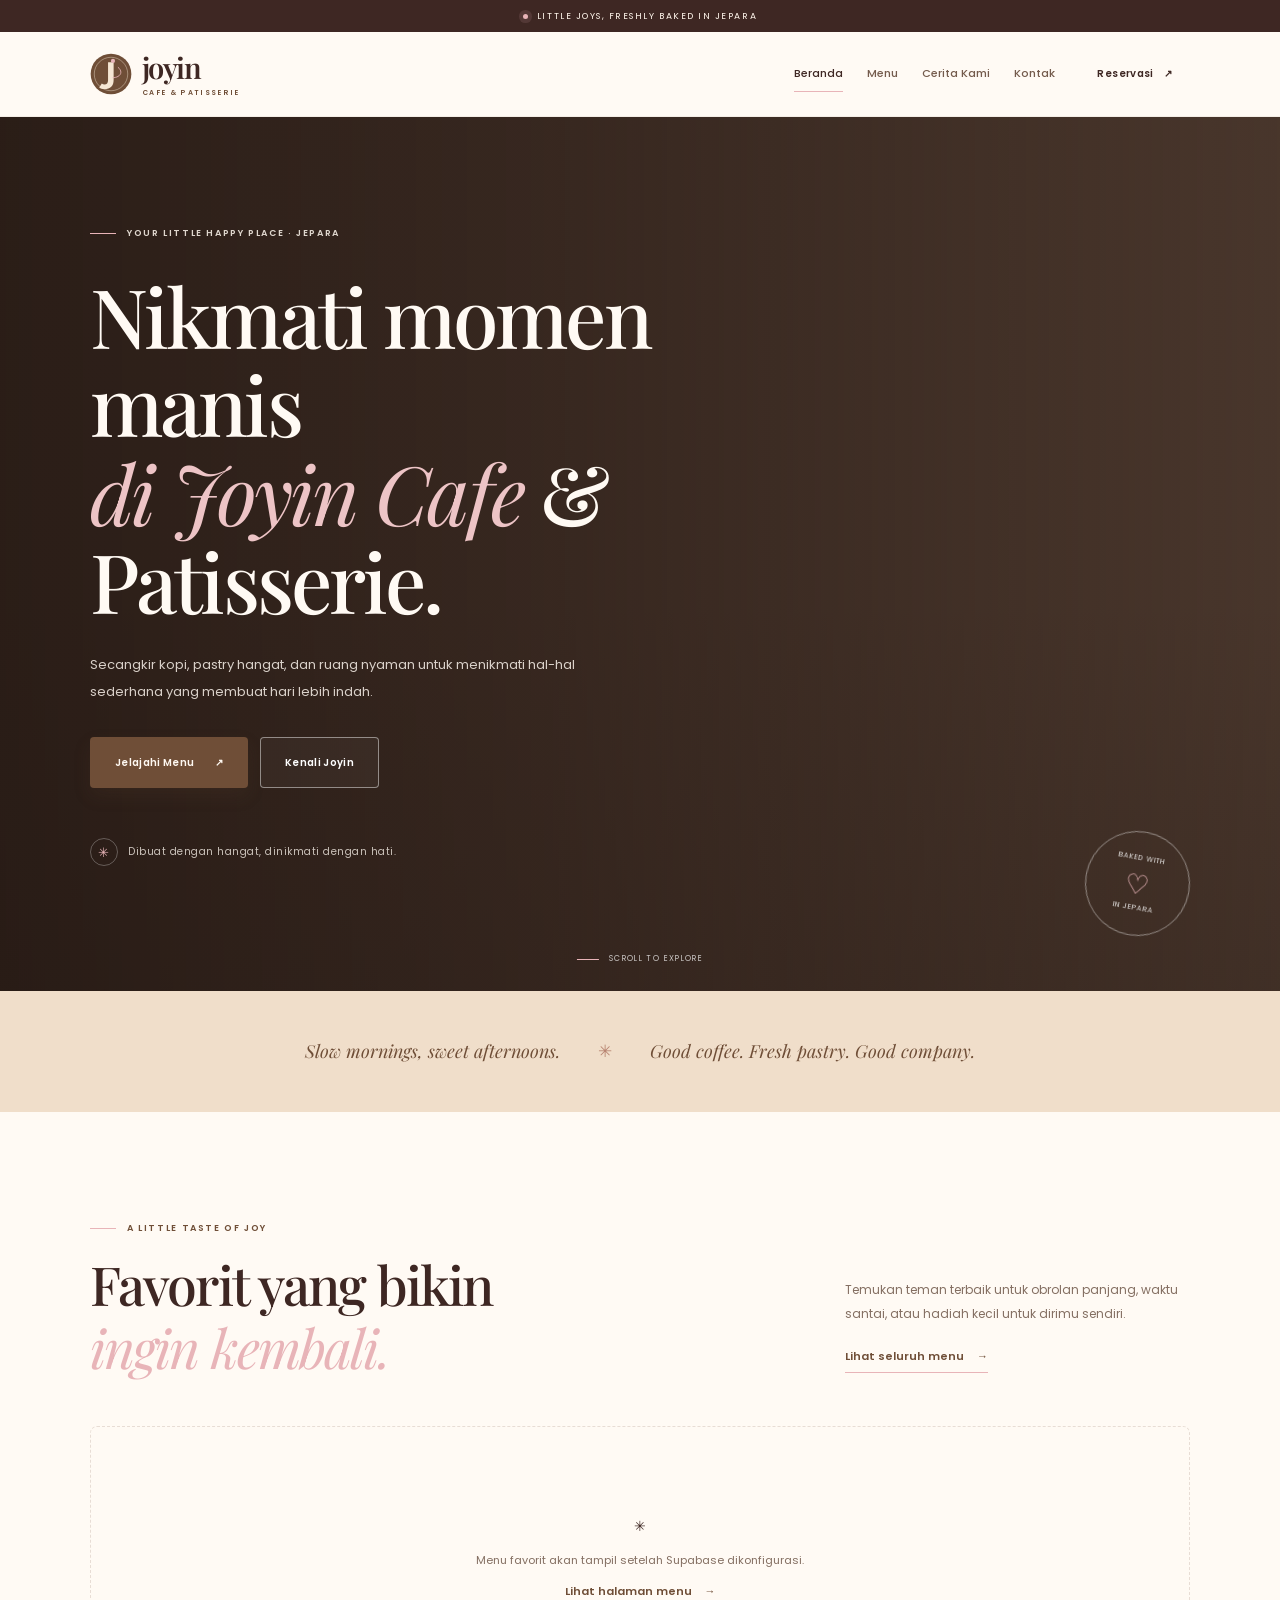
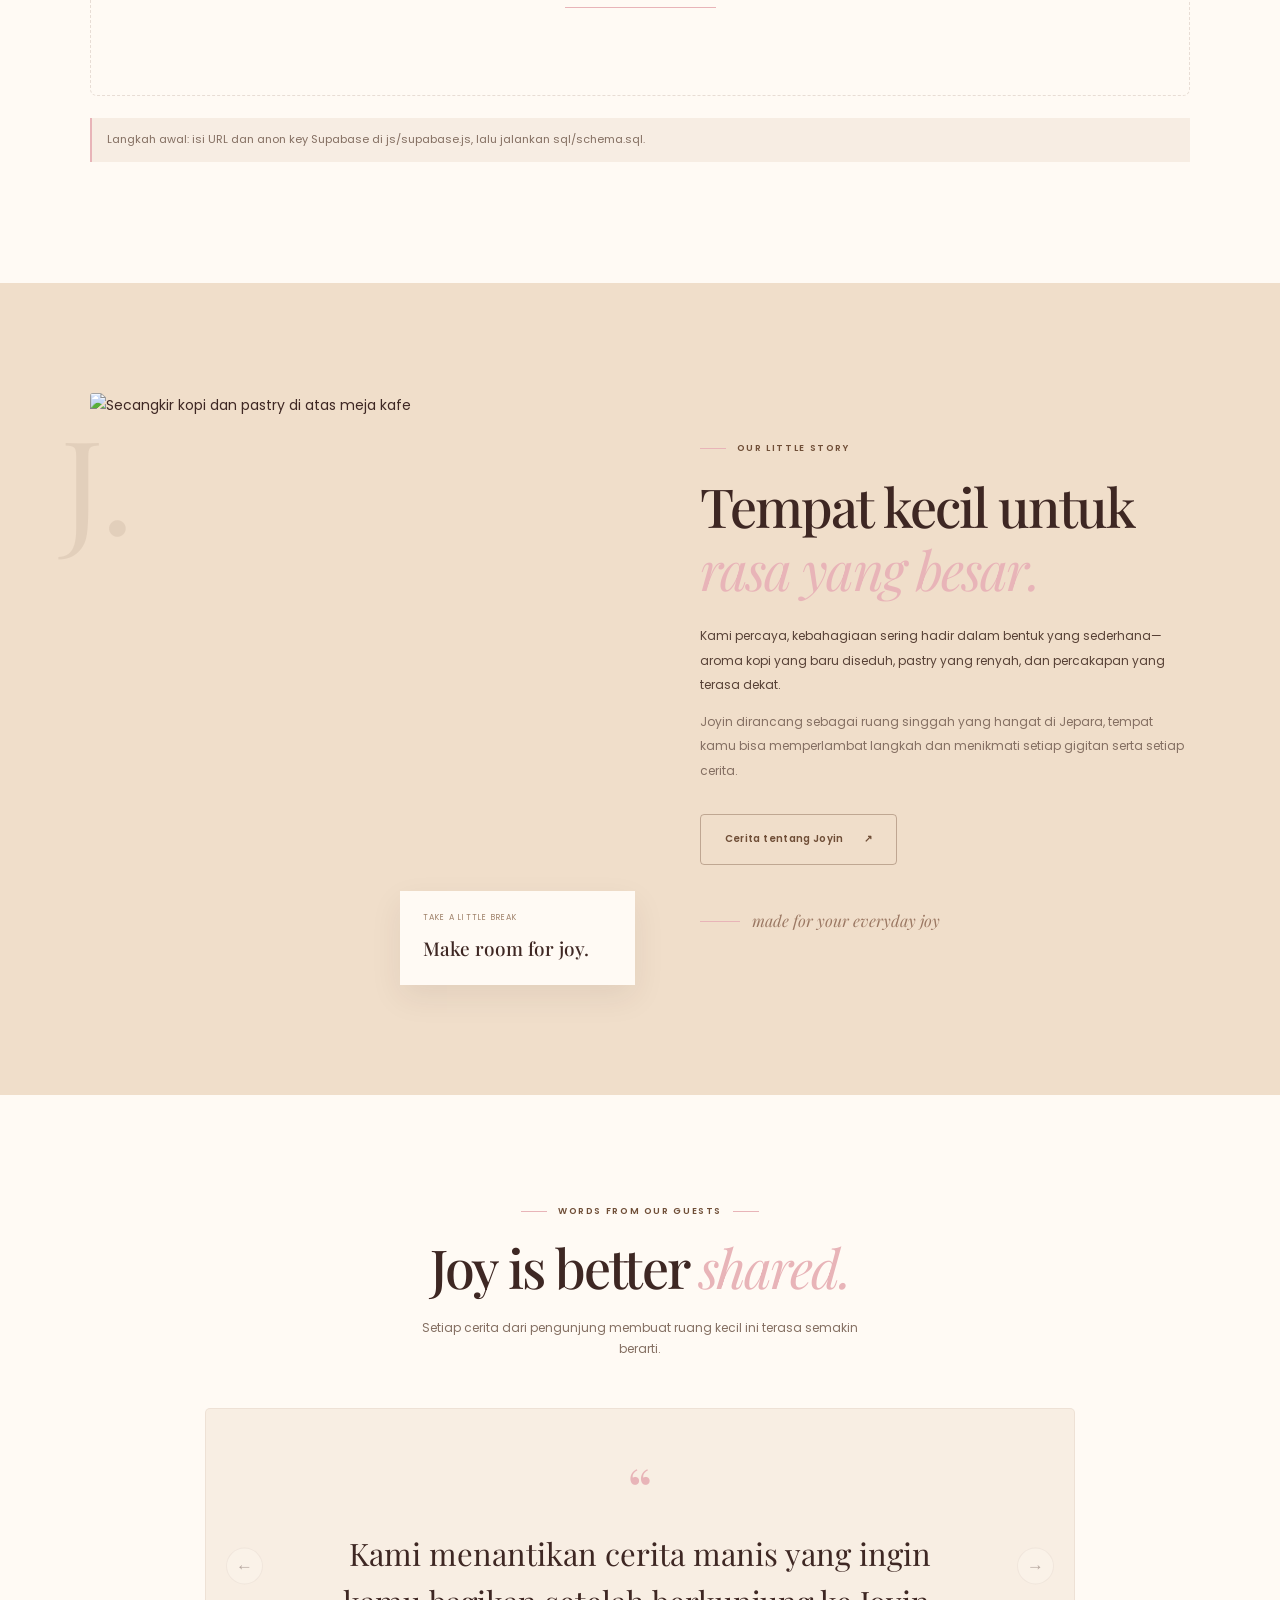
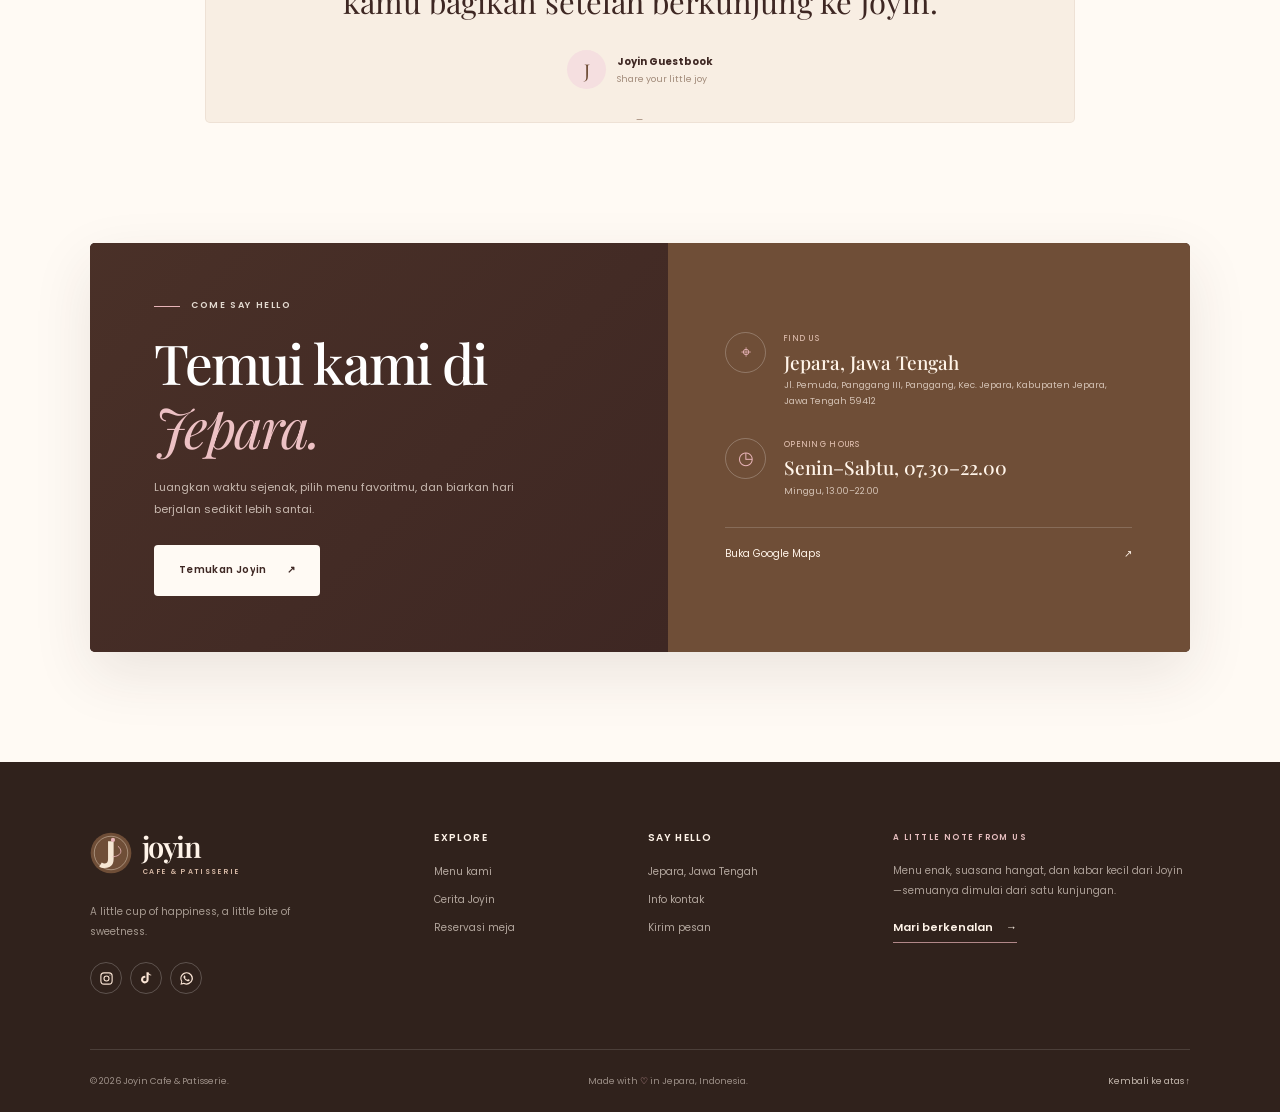
==== index.html @ 01f76875 "website cafe" ====
<!doctype html>
<html lang="id">
<head>
  <meta charset="utf-8">
  <meta name="viewport" content="width=device-width, initial-scale=1">
  <meta name="theme-color" content="#f5e6d3">
  <title>Joyin Cafe &amp; Patisserie | Momen Manis di Jepara</title>
  <meta name="description" content="Temukan momen hangat, kopi favorit, dan pastry yang menggugah selera di Joyin Cafe and Patisserie, Jepara, Jawa Tengah.">
  <meta name="author" content="Joyin Cafe and Patisserie">
  <meta property="og:type" content="website">
  <meta property="og:locale" content="id_ID">
  <meta property="og:title" content="Joyin Cafe &amp; Patisserie | Momen Manis di Jepara">
  <meta property="og:description" content="Ruang hangat untuk secangkir kopi, pastry favorit, dan cerita yang menyenangkan.">
  <meta property="og:image" content="https://images.unsplash.com/photo-1554118811-1e0d58224f24?auto=format&amp;fit=crop&amp;w=1200&amp;q=85">
  <meta name="twitter:card" content="summary_large_image">
  <link rel="icon" href="assets/logo/joyin-mark.svg" type="image/svg+xml">
  <link rel="preconnect" href="https://fonts.googleapis.com">
  <link rel="preconnect" href="https://fonts.gstatic.com" crossorigin>
  <link rel="preconnect" href="https://images.unsplash.com">
  <link href="https://fonts.googleapis.com/css2?family=Playfair+Display:wght@400;500;600;700&family=Poppins:wght@300;400;500;600;700&display=swap" rel="stylesheet">
  <link rel="stylesheet" href="css/style.css">
  <link rel="stylesheet" href="css/responsive.css">
</head>
<body>
  <a class="skip-link" href="#main-content">Lewati ke konten</a>
  <div class="announcement-bar"><span class="announcement-dot" aria-hidden="true"></span> Little joys, freshly baked in Jepara</div>
  <header class="site-header" id="top">
    <div class="container nav-container">
      <a class="brand" href="index.html" aria-label="Joyin Cafe and Patisserie - Beranda">
        <img src="assets/logo/joyin-mark.svg" width="44" height="44" alt="">
        <span class="brand-text"><strong>joyin</strong><small>CAFE &amp; PATISSERIE</small></span>
      </a>
      <button class="nav-toggle" type="button" aria-label="Buka menu navigasi" aria-expanded="false" aria-controls="primary-navigation"><span></span><span></span><span></span></button>
      <nav class="primary-nav" id="primary-navigation" aria-label="Navigasi utama">
        <a class="nav-link active" aria-current="page" href="index.html">Beranda</a>
        <a class="nav-link" href="menu.html">Menu</a>
        <a class="nav-link" href="about.html">Cerita Kami</a>
        <a class="nav-link" href="contact.html">Kontak</a>
        <a class="button button-small nav-cta" href="contact.html#reservasi">Reservasi <span aria-hidden="true">↗</span></a>
      </nav>
    </div>
  </header>

  <main id="main-content">
    <section class="hero-section">
      <div class="hero-backdrop" role="img" aria-label="Interior kafe yang hangat dengan meja kayu dan cahaya matahari"></div>
      <div class="hero-overlay"></div>
      <div class="container hero-content">
        <p class="eyebrow eyebrow-light"><span class="eyebrow-line"></span> YOUR LITTLE HAPPY PLACE · JEPARA</p>
        <h1>Nikmati momen manis<br><em>di Joyin Cafe</em> &amp; Patisserie.</h1>
        <p class="hero-description">Secangkir kopi, pastry hangat, dan ruang nyaman untuk menikmati hal-hal sederhana yang membuat hari lebih indah.</p>
        <div class="hero-actions"><a class="button button-primary" href="menu.html">Jelajahi Menu <span aria-hidden="true">↗</span></a><a class="button button-ghost" href="about.html">Kenali Joyin</a></div>
        <div class="hero-note"><span class="note-icon" aria-hidden="true">✳</span><span>Dibuat dengan hangat, dinikmati dengan hati.</span></div>
      </div>
      <a class="hero-scroll" href="#favorit" aria-label="Gulir ke menu favorit"><span></span> SCROLL TO EXPLORE</a>
      <div class="hero-stamp" aria-hidden="true"><span>BAKED WITH</span><strong>♡</strong><span>IN JEPARA</span></div>
    </section>

    <section class="intro-strip section-pad-sm" aria-label="Keunggulan Joyin">
      <div class="container intro-strip-inner"><p>Slow mornings, sweet afternoons.</p><span class="strip-star" aria-hidden="true">✳</span><p>Good coffee. Fresh pastry. Good company.</p></div>
    </section>

    <section class="section section-pad" id="favorit">
      <div class="container">
        <div class="section-heading section-heading-split reveal">
          <div><p class="eyebrow"><span class="eyebrow-line"></span> A LITTLE TASTE OF JOY</p><h2>Favorit yang bikin<br><em>ingin kembali.</em></h2></div>
          <div class="heading-side"><p>Temukan teman terbaik untuk obrolan panjang, waktu santai, atau hadiah kecil untuk dirimu sendiri.</p><a class="text-link" href="menu.html">Lihat seluruh menu <span aria-hidden="true">→</span></a></div>
        </div>
        <div class="product-grid featured-grid" id="featured-products" aria-live="polite" aria-busy="true">
          <div class="loading-card"><span class="loading-spinner" aria-hidden="true"></span><p>Menyiapkan menu favorit…</p></div>
        </div>
        <p class="data-note" id="featured-note" hidden></p>
      </div>
    </section>

    <section class="story-section section-pad">
      <div class="container story-grid">
        <div class="story-image-wrap reveal"><img class="story-image" src="https://images.unsplash.com/photo-1495474472287-4d71bcdd2085?auto=format&amp;fit=crop&amp;w=1000&amp;q=85" alt="Secangkir kopi dan pastry di atas meja kafe" loading="lazy"><div class="image-caption"><span>TAKE A LITTLE BREAK</span><strong>Make room for joy.</strong></div><span class="story-decoration" aria-hidden="true">J.</span></div>
        <div class="story-copy reveal"><p class="eyebrow"><span class="eyebrow-line"></span> OUR LITTLE STORY</p><h2>Tempat kecil untuk<br><em>rasa yang besar.</em></h2><p class="body-large">Kami percaya, kebahagiaan sering hadir dalam bentuk yang sederhana—aroma kopi yang baru diseduh, pastry yang renyah, dan percakapan yang terasa dekat.</p><p>Joyin dirancang sebagai ruang singgah yang hangat di Jepara, tempat kamu bisa memperlambat langkah dan menikmati setiap gigitan serta setiap cerita.</p><a class="button button-outline" href="about.html">Cerita tentang Joyin <span aria-hidden="true">↗</span></a><div class="signature"><span class="signature-line"></span><span>made for your everyday joy</span></div></div>
      </div>
    </section>

    <section class="section section-pad testimonial-section">
      <div class="container testimonial-container">
        <div class="section-heading centered reveal"><p class="eyebrow"><span class="eyebrow-line"></span> WORDS FROM OUR GUESTS <span class="eyebrow-line"></span></p><h2>Joy is better <em>shared.</em></h2><p>Setiap cerita dari pengunjung membuat ruang kecil ini terasa semakin berarti.</p></div>
        <div class="testimonial-shell reveal" id="testimonial-shell" aria-live="polite"><span class="quote-mark" aria-hidden="true">“</span><div id="testimonial-content"><p class="testimonial-quote">Kami menantikan cerita manis yang ingin kamu bagikan setelah berkunjung ke Joyin.</p><div class="testimonial-person"><span class="testimonial-avatar" aria-hidden="true">J</span><div><strong>Joyin Guestbook</strong><small>Share your little joy</small></div></div></div><div class="testimonial-controls"><button class="icon-button" type="button" id="testimonial-prev" aria-label="Testimoni sebelumnya" disabled>←</button><span class="testimonial-count" id="testimonial-count">—</span><button class="icon-button" type="button" id="testimonial-next" aria-label="Testimoni berikutnya" disabled>→</button></div></div>
      </div>
    </section>

    <section class="visit-section section-pad-sm">
      <div class="container visit-card reveal">
        <div class="visit-copy"><p class="eyebrow eyebrow-light"><span class="eyebrow-line"></span> COME SAY HELLO</p><h2>Temui kami di<br><em>Jepara.</em></h2><p>Luangkan waktu sejenak, pilih menu favoritmu, dan biarkan hari berjalan sedikit lebih santai.</p><a class="button button-light" href="contact.html">Temukan Joyin <span aria-hidden="true">↗</span></a></div>
        <div class="visit-details"><div class="visit-detail"><span class="detail-icon" aria-hidden="true">⌖</span><div><small>FIND US</small><strong id="site-address-short">Jepara, Jawa Tengah</strong><span id="site-address-note">Alamat lengkap dapat diperbarui di konfigurasi situs.</span></div></div><div class="visit-detail"><span class="detail-icon" aria-hidden="true">◷</span><div><small>OPENING HOURS</small><strong id="site-hours-short">Jam operasional</strong><span id="site-hours-note">Konfirmasi jam buka sebelum berkunjung.</span></div></div><a class="visit-map-link" id="site-map-link" href="https://www.google.com/maps/search/?api=1&amp;query=Joyin+Cafe+and+Patisserie+Jepara" target="_blank" rel="noopener noreferrer">Buka Google Maps <span aria-hidden="true">↗</span></a></div>
      </div>
    </section>
  </main>

  <footer class="site-footer"><div class="container footer-main"><div class="footer-brand-col"><a class="brand brand-footer" href="index.html"><img src="assets/logo/joyin-mark.svg" width="44" height="44" alt=""><span class="brand-text"><strong>joyin</strong><small>CAFE &amp; PATISSERIE</small></span></a><p>A little cup of happiness, a little bite of sweetness.</p><div class="social-links" id="social-links"><span class="social-placeholder">Tambahkan tautan sosial di konfigurasi situs.</span></div></div><div class="footer-column"><h3>Explore</h3><a href="menu.html">Menu kami</a><a href="about.html">Cerita Joyin</a><a href="contact.html#reservasi">Reservasi meja</a></div><div class="footer-column"><h3>Say hello</h3><span id="footer-location">Jepara, Jawa Tengah</span><a id="footer-phone" href="contact.html">Info kontak</a><a id="footer-email" href="contact.html">Kirim pesan</a></div><div class="footer-newsletter"><p class="eyebrow">A LITTLE NOTE FROM US</p><p>Menu enak, suasana hangat, dan kabar kecil dari Joyin—semuanya dimulai dari satu kunjungan.</p><a class="text-link text-link-light" href="contact.html">Mari berkenalan <span aria-hidden="true">→</span></a></div></div><div class="container footer-bottom"><span>© <span data-current-year></span> Joyin Cafe &amp; Patisserie.</span><span>Made with <span aria-label="love">♡</span> in Jepara, Indonesia.</span><a href="#top">Kembali ke atas ↑</a></div></footer>
  <div class="toast-region" id="toast-region" role="status" aria-live="polite" aria-atomic="true"></div>
  <script src="https://cdn.jsdelivr.net/npm/@supabase/supabase-js@2"></script>
  <script src="js/site-config.js"></script>
  <script src="js/supabase.js"></script>
  <script src="js/main.js"></script>
</body>
</html>
---- css/style.css ----
/* Joyin Cafe & Patisserie — gaya global */
:root{--cream:#f5e6d3;--cream-light:#fffaf4;--cream-deep:#ead4b9;--brown:#6f4e37;--brown-dark:#3e2723;--pink:#e8b4b8;--pink-soft:#f5dfe0;--sage:#9da58a;--white:#fff;--muted:#846f62;--border:rgba(111,78,55,.16);--shadow:0 22px 60px rgba(62,39,35,.10);--shadow-sm:0 12px 30px rgba(62,39,35,.08);--font-heading:'Playfair Display',Georgia,serif;--font-body:'Poppins',Arial,sans-serif;--container:1180px;--transition:260ms cubic-bezier(.2,.7,.2,1)}
*{box-sizing:border-box}html{scroll-behavior:smooth;scroll-padding-top:115px}body{margin:0;background:var(--cream-light);color:var(--brown-dark);font-family:var(--font-body);font-size:14px;line-height:1.8;-webkit-font-smoothing:antialiased}body.nav-open{overflow:hidden}img{display:block;max-width:100%}a{color:inherit;text-decoration:none}button,input,textarea,select{font:inherit}button,a,input,textarea,select{-webkit-tap-highlight-color:transparent}button{color:inherit}.container{width:min(var(--container),calc(100% - 48px));margin-inline:auto}.section{position:relative}.section-pad{padding-block:110px}.section-pad-sm{padding-block:44px}.sr-only{position:absolute!important;width:1px;height:1px;padding:0;margin:-1px;overflow:hidden;clip:rect(0,0,0,0);white-space:nowrap;border:0}.skip-link{position:fixed;top:10px;left:10px;z-index:1000;padding:10px 16px;background:var(--brown-dark);color:white;border-radius:8px;transform:translateY(-160%)}.skip-link:focus{transform:translateY(0)}
.announcement-bar{height:32px;display:flex;justify-content:center;align-items:center;gap:9px;background:var(--brown-dark);color:#fff6ec;font-size:9px;text-transform:uppercase;letter-spacing:.17em}.announcement-dot{width:5px;height:5px;border-radius:50%;background:var(--pink);box-shadow:0 0 0 4px rgba(232,180,184,.12)}
.site-header{position:sticky;top:0;z-index:100;background:rgba(255,250,244,.94);backdrop-filter:blur(16px);border-bottom:1px solid rgba(111,78,55,.08);transition:box-shadow var(--transition)}.site-header.is-scrolled{box-shadow:0 8px 25px rgba(62,39,35,.07)}.nav-container{min-height:84px;display:flex;align-items:center;justify-content:space-between;gap:30px}.brand{display:inline-flex;align-items:center;gap:10px;flex-shrink:0}.brand img{width:42px;height:42px}.brand-text{display:flex;flex-direction:column;line-height:1}.brand-text strong{font-family:var(--font-heading);font-size:29px;font-weight:600;letter-spacing:-.055em;color:var(--brown-dark)}.brand-text small{font-size:7px;letter-spacing:.19em;font-weight:600;margin-top:7px;color:var(--brown);white-space:nowrap}.primary-nav{display:flex;align-items:center;gap:30px}.nav-link{position:relative;font-size:11px;font-weight:500;color:#745b4c;transition:color var(--transition)}.nav-link:after{position:absolute;content:"";left:0;right:100%;bottom:-8px;height:1px;background:var(--pink);transition:right var(--transition)}.nav-link:hover,.nav-link.active{color:var(--brown-dark)}.nav-link:hover:after,.nav-link.active:after{right:0}.nav-toggle{display:none;width:44px;height:44px;border:1px solid var(--border);border-radius:50%;background:transparent;align-items:center;justify-content:center;flex-direction:column;gap:5px;cursor:pointer}.nav-toggle span{display:block;width:17px;height:1.5px;background:var(--brown-dark);transition:transform var(--transition),opacity var(--transition)}.nav-toggle[aria-expanded=true] span:first-child{transform:translateY(6.5px) rotate(45deg)}.nav-toggle[aria-expanded=true] span:nth-child(2){opacity:0}.nav-toggle[aria-expanded=true] span:last-child{transform:translateY(-6.5px) rotate(-45deg)}
.button{min-height:51px;display:inline-flex;align-items:center;justify-content:center;gap:20px;padding:0 24px;border:1px solid transparent;border-radius:4px;font-size:10px;font-weight:600;letter-spacing:.035em;cursor:pointer;transition:transform var(--transition),background var(--transition),border-color var(--transition),box-shadow var(--transition);text-align:center}.button:hover{transform:translateY(-2px)}.button:focus-visible,.icon-button:focus-visible,.nav-toggle:focus-visible,.filter-chip:focus-visible,.text-link:focus-visible,.nav-link:focus-visible{outline:3px solid rgba(232,180,184,.8);outline-offset:4px}.button-small{min-height:40px;padding:0 17px;gap:10px;font-size:10px}.button-primary{background:var(--brown);color:#fff9f2;box-shadow:0 8px 18px rgba(111,78,55,.13)}.button-primary:hover{background:#513827;box-shadow:0 12px 23px rgba(111,78,55,.2)}.button-outline{background:transparent;color:var(--brown);border-color:rgba(111,78,55,.38)}.button-outline:hover{background:var(--brown);color:white}.button-ghost{border-color:rgba(255,255,255,.46);color:white;background:rgba(255,255,255,.04)}.button-ghost:hover{background:rgba(255,255,255,.14)}.button-light{background:var(--cream-light);color:var(--brown-dark)}.button-light:hover{background:white}.button-full{width:100%;justify-content:space-between}.button[disabled]{opacity:.6;cursor:not-allowed;transform:none}
.eyebrow{display:flex;align-items:center;gap:11px;font-size:9px;letter-spacing:.18em;font-weight:600;text-transform:uppercase;color:var(--brown);line-height:1.5}.eyebrow-line{display:inline-block;width:26px;height:1px;background:var(--pink);flex:0 0 26px}.eyebrow-light{color:rgba(255,248,239,.85)}.eyebrow-light .eyebrow-line{background:var(--pink)}h1,h2,h3,p{margin-top:0}h1,h2,h3{font-family:var(--font-heading);font-weight:500;line-height:1.16;letter-spacing:-.035em}h1 em,h2 em,h3 em,.hero-content em,.page-hero em{font-weight:400;color:var(--pink);font-family:var(--font-heading)}h2{font-size:clamp(36px,4.2vw,58px);margin-bottom:21px}p{color:var(--muted)}.body-large{font-size:16px;line-height:1.95;color:#574136}.text-link{display:inline-flex;align-items:center;gap:13px;font-size:11px;font-weight:600;color:var(--brown);padding-bottom:5px;border-bottom:1px solid var(--pink);transition:gap var(--transition),color var(--transition)}.text-link:hover{gap:19px;color:var(--brown-dark)}.text-link-light{color:#fff4e9;border-color:rgba(232,180,184,.7)}
.hero-section{min-height:min(760px,calc(100svh - 116px));position:relative;display:flex;align-items:center;overflow:hidden;background:#4c392e;color:white}.hero-backdrop,.hero-overlay{position:absolute;inset:0}.hero-backdrop{background-image:url('https://images.unsplash.com/photo-1554118811-1e0d58224f24?auto=format&fit=crop&w=2200&q=90');background-size:cover;background-position:center 52%;transform:scale(1.015);animation:hero-zoom 16s ease-in-out infinite alternate}.hero-overlay{background:linear-gradient(90deg,rgba(35,23,18,.82) 0%,rgba(44,30,24,.65) 43%,rgba(50,34,27,.15) 100%),linear-gradient(0deg,rgba(32,22,17,.22),transparent 45%)}.hero-content{position:relative;z-index:1;padding-block:110px 125px;animation:rise-in .9s both}.hero-content .eyebrow{margin-bottom:30px}.hero-content h1{max-width:760px;font-size:clamp(48px,7vw,89px);line-height:1.08;margin-bottom:26px;color:#fffaf4;font-weight:500}.hero-content h1 em{color:#edc4c6}.hero-description{max-width:520px;color:rgba(255,248,240,.82);font-size:13px;line-height:2.1;margin-bottom:32px}.hero-actions{display:flex;gap:12px;flex-wrap:wrap}.hero-note{display:flex;align-items:center;gap:10px;margin-top:50px;color:rgba(255,248,240,.75);font-size:10px;letter-spacing:.05em}.note-icon{display:grid;place-items:center;width:28px;height:28px;border:1px solid rgba(255,255,255,.28);border-radius:50%;color:var(--pink);font-size:13px}.hero-scroll{position:absolute;z-index:2;bottom:25px;left:50%;display:flex;align-items:center;gap:10px;transform:translateX(-50%);font-size:8px;letter-spacing:.17em;color:rgba(255,255,255,.72)}.hero-scroll span{display:block;width:22px;height:1px;background:var(--pink)}.hero-stamp{position:absolute;z-index:2;right:max(4.5%,calc((100vw - var(--container))/2));bottom:55px;width:105px;height:105px;border:1px solid rgba(255,255,255,.45);border-radius:50%;display:flex;align-items:center;justify-content:center;flex-direction:column;gap:1px;transform:rotate(10deg);color:rgba(255,255,255,.85);font-size:7px;letter-spacing:.15em}.hero-stamp strong{font-family:var(--font-heading);font-size:27px;color:var(--pink);font-weight:400;line-height:1.3}@keyframes hero-zoom{from{transform:scale(1.015)}to{transform:scale(1.07)}}@keyframes rise-in{from{opacity:0;transform:translateY(18px)}to{opacity:1;transform:translateY(0)}}
.intro-strip{background:#f0deca}.intro-strip-inner{display:flex;align-items:center;justify-content:center;gap:38px}.intro-strip p{font-family:var(--font-heading);font-style:italic;color:var(--brown);font-size:18px;margin:0}.strip-star{color:#b78370;font-size:17px}
.section-heading{margin-bottom:48px}.section-heading-split{display:flex;align-items:flex-end;justify-content:space-between;gap:50px}.section-heading .eyebrow{margin-bottom:18px}.section-heading h2{margin-bottom:0}.heading-side{max-width:345px;padding-bottom:5px}.heading-side p,.heading-side-text{font-size:12px;line-height:2;margin-bottom:17px}.heading-side-text{max-width:320px}.product-grid{display:grid;grid-template-columns:repeat(3,minmax(0,1fr));gap:26px}.product-card{min-width:0;background:#fffdf9;border:1px solid rgba(111,78,55,.08);border-radius:6px;overflow:hidden;transition:transform var(--transition),box-shadow var(--transition);position:relative}.product-card:hover{transform:translateY(-5px);box-shadow:var(--shadow-sm)}.product-image-wrap{aspect-ratio:1.12/1;position:relative;overflow:hidden;background:var(--cream)}.product-image{width:100%;height:100%;object-fit:cover;transition:transform .7s cubic-bezier(.2,.7,.2,1)}.product-card:hover .product-image{transform:scale(1.055)}.product-badge{position:absolute;top:14px;left:14px;padding:5px 9px;background:rgba(255,250,244,.92);color:var(--brown);font-size:8px;letter-spacing:.12em;text-transform:uppercase;border-radius:2px}.product-content{padding:21px 21px 20px}.product-meta{display:flex;align-items:center;justify-content:space-between;gap:12px;margin-bottom:10px}.product-category{font-size:8px;text-transform:uppercase;letter-spacing:.15em;color:#a0826b;font-weight:600}.product-price{font-size:12px;font-weight:600;color:var(--brown);white-space:nowrap}.product-title{font-size:23px;margin:0 0 8px;color:var(--brown-dark)}.product-description{font-size:10px;line-height:1.9;margin:0;min-height:38px;color:#8b786b}.product-foot{display:flex;align-items:center;justify-content:space-between;border-top:1px solid rgba(111,78,55,.1);margin-top:16px;padding-top:12px}.product-foot span{font-size:9px;color:#9b8473}.product-foot a{font-size:10px;font-weight:600;color:var(--brown)}.product-foot a:hover{color:#bd858b}.loading-card{min-height:270px;grid-column:1/-1;display:flex;align-items:center;justify-content:center;flex-direction:column;gap:12px;border:1px dashed var(--border);border-radius:7px}.loading-card p{font-size:11px;margin:0}.loading-spinner{width:27px;height:27px;border:2px solid var(--cream-deep);border-top-color:var(--brown);border-radius:50%;animation:spin .8s linear infinite}@keyframes spin{to{transform:rotate(360deg)}}.data-note{font-size:11px;margin-top:22px;padding:12px 15px;background:#f7ede3;border-left:2px solid var(--pink)}.data-note[hidden]{display:none}
.story-section{background:#f0deca;overflow:hidden}.story-grid{display:grid;grid-template-columns:1fr .9fr;gap:clamp(55px,8vw,120px);align-items:center}.story-image-wrap{position:relative;padding:0 42px 42px 0}.story-image{width:100%;height:550px;object-fit:cover;object-position:center;border-radius:3px}.image-caption{position:absolute;right:0;bottom:0;width:235px;padding:20px 23px;background:var(--cream-light);box-shadow:var(--shadow-sm)}.image-caption span,.image-caption strong{display:block}.image-caption span{font-size:8px;letter-spacing:.15em;color:#a0826b;margin-bottom:5px}.image-caption strong{font-family:var(--font-heading);font-size:19px;font-weight:500}.story-decoration{position:absolute;top:23px;left:-29px;color:rgba(111,78,55,.1);font-family:var(--font-heading);font-size:130px;line-height:1;z-index:0}.story-copy{padding-block:25px}.story-copy .eyebrow{margin-bottom:20px}.story-copy h2{margin-bottom:24px}.story-copy>p:not(.eyebrow){font-size:12px;line-height:2.05}.story-copy .body-large{font-size:15px;line-height:1.95}.story-copy .button{margin-top:18px}.signature{display:flex;align-items:center;gap:12px;margin-top:42px;font-family:var(--font-heading);font-style:italic;font-size:16px;color:#9b7863}.signature-line{display:block;width:40px;height:1px;background:var(--pink)}
.testimonial-section{background:#fffaf4}.centered{text-align:center}.centered>.eyebrow{justify-content:center}.centered>p:last-child{max-width:475px;margin:18px auto 0;font-size:12px}.testimonial-container{max-width:870px}.testimonial-shell{position:relative;padding:55px 80px 33px;background:#f8eee3;border:1px solid rgba(111,78,55,.08);text-align:center;border-radius:5px;min-height:275px}.quote-mark{display:block;font-family:var(--font-heading);font-size:62px;line-height:.8;color:var(--pink)}.testimonial-quote{font-family:var(--font-heading);font-size:clamp(21px,3vw,31px);line-height:1.55;color:var(--brown-dark);margin:16px auto 25px;max-width:620px}.testimonial-person{display:flex;justify-content:center;align-items:center;gap:11px;text-align:left}.testimonial-avatar{display:grid;place-items:center;width:39px;height:39px;border-radius:50%;background:var(--pink-soft);color:var(--brown);font-family:var(--font-heading);font-size:19px}.testimonial-person strong,.testimonial-person small{display:block}.testimonial-person strong{font-size:10px}.testimonial-person small{font-size:9px;color:#a18a79}.testimonial-controls{position:absolute;left:20px;right:20px;top:50%;display:flex;justify-content:space-between;align-items:center;transform:translateY(-50%);pointer-events:none}.icon-button{pointer-events:auto;width:37px;height:37px;border-radius:50%;border:1px solid rgba(111,78,55,.2);background:#fffaf4;display:grid;place-items:center;cursor:pointer;font-size:17px;transition:background var(--transition),color var(--transition)}.icon-button:hover:not(:disabled){background:var(--brown);color:white}.icon-button:disabled{opacity:.35;cursor:not-allowed}.testimonial-count{position:absolute;left:50%;top:166px;transform:translateX(-50%);font-size:8px;letter-spacing:.1em;color:#9c8271}
.visit-section{background:#fffaf4;padding-top:10px;padding-bottom:110px}.visit-card{display:grid;grid-template-columns:1.05fr .95fr;min-height:395px;background:var(--brown-dark);color:white;overflow:hidden;border-radius:5px;box-shadow:var(--shadow)}.visit-copy{padding:56px clamp(30px,5vw,68px);background:linear-gradient(135deg,rgba(111,78,55,.24),transparent),var(--brown-dark)}.visit-copy .eyebrow{margin-bottom:18px}.visit-copy h2{font-size:clamp(39px,4.3vw,57px);margin-bottom:17px}.visit-copy h2 em{color:#edc1c4}.visit-copy>p:not(.eyebrow){max-width:380px;color:rgba(255,244,233,.7);font-size:11px;line-height:2}.visit-copy .button{margin-top:14px}.visit-details{padding:50px clamp(25px,4.5vw,60px);background:#6f4e37;display:flex;flex-direction:column;justify-content:center;gap:28px}.visit-detail{display:flex;gap:18px;align-items:flex-start}.detail-icon{width:41px;height:41px;display:grid;place-items:center;flex:0 0 41px;border-radius:50%;border:1px solid rgba(255,255,255,.24);color:var(--pink);font-size:18px}.visit-detail div{display:flex;flex-direction:column;gap:3px}.visit-detail small{font-size:8px;letter-spacing:.16em;color:#e8c7b9}.visit-detail strong{font-family:var(--font-heading);font-size:19px;font-weight:500;color:#fff4e9;line-height:1.3}.visit-detail span:last-child{font-size:9px;color:rgba(255,244,233,.7)}.visit-map-link{display:flex;align-items:center;justify-content:space-between;padding-top:17px;border-top:1px solid rgba(255,255,255,.17);font-size:10px;color:#fff4e9;transition:gap var(--transition)}.visit-map-link:hover{letter-spacing:.02em}
.site-footer{padding-top:70px;background:#30221c;color:#fff4e9}.footer-main{display:grid;grid-template-columns:1.25fr .72fr .85fr 1.2fr;gap:50px;padding-bottom:55px}.brand-footer .brand-text strong{color:#fff4e9}.brand-footer .brand-text small{color:#d4b7a4}.footer-brand-col>p{max-width:230px;margin:20px 0;color:rgba(255,244,233,.57);font-size:10px;line-height:2}.social-links{display:flex;gap:8px}.social-links a{width:32px;height:32px;border:1px solid rgba(255,255,255,.22);border-radius:50%;display:grid;place-items:center;color:#fae4d4;transition:background var(--transition),color var(--transition)}.social-links a svg{display:block;width:15px;height:15px}.social-links a:hover{background:var(--pink);color:var(--brown-dark)}.social-placeholder{font-size:9px;color:rgba(255,244,233,.52);line-height:1.8}.footer-column h3{font-family:var(--font-body);font-size:10px;letter-spacing:.12em;text-transform:uppercase;font-weight:600;margin-bottom:20px;color:#fff4e9}.footer-column a,.footer-column span{display:block;font-size:10px;color:rgba(255,244,233,.63);margin-bottom:11px;line-height:1.7;overflow-wrap:anywhere}.footer-column a:hover{color:var(--pink)}.footer-newsletter .eyebrow{color:#e7bfc0;font-size:8px;margin-bottom:17px}.footer-newsletter>p:not(.eyebrow){color:rgba(255,244,233,.6);font-size:10px;line-height:2}.footer-newsletter .text-link{margin-top:7px}.footer-bottom{min-height:63px;display:flex;align-items:center;justify-content:space-between;gap:20px;border-top:1px solid rgba(255,255,255,.13);font-size:9px;color:rgba(255,244,233,.52)}.footer-bottom a{color:rgba(255,244,233,.72)}.footer-bottom a:hover{color:var(--pink)}.footer-bottom span[aria-label]{color:var(--pink)}
/* Page hero dipakai halaman menu, about, dan contact */
.page-hero{position:relative;min-height:440px;display:flex;align-items:center;overflow:hidden;background:#4c392e;color:white}.page-hero-image,.page-hero-shade{position:absolute;inset:0}.page-hero-image{background-image:url('https://images.unsplash.com/photo-1495474472287-4d71bcdd2085?auto=format&fit=crop&w=1800&q=85');background-size:cover;background-position:center 52%}.page-hero-shade{background:linear-gradient(90deg,rgba(37,23,18,.78),rgba(49,32,24,.38)),linear-gradient(0deg,rgba(31,21,16,.23),transparent 65%)}.page-hero-content{position:relative;z-index:1;padding-block:65px}.page-hero-content .eyebrow{margin-bottom:23px}.page-hero h1{font-size:clamp(48px,6.7vw,79px);line-height:1.08;color:#fff8f0;margin:0 0 18px}.page-hero h1 em{color:#edc4c6}.page-hero-content>p:not(.eyebrow){max-width:475px;color:rgba(255,248,240,.78);font-size:12px;line-height:2;margin-bottom:24px}.breadcrumb{display:flex;align-items:center;gap:10px;font-size:9px;color:rgba(255,248,240,.7)}.breadcrumb a{color:#fff4e8}.breadcrumb span[aria-hidden]{color:var(--pink)}
/* About page */
.about-story-grid{display:grid;grid-template-columns:.94fr 1fr;gap:clamp(55px,8vw,115px);align-items:center}.about-story-copy .eyebrow{margin-bottom:20px}.about-story-copy h2{margin-bottom:25px}.about-story-copy>p:not(.eyebrow){font-size:12px;line-height:2.05}.about-story-copy .body-large{font-size:15px}.about-story-copy .text-link{margin-top:15px}.about-story-visual{position:relative;padding:15px 0 28px 28px}.about-story-visual:before{position:absolute;content:"";z-index:0;inset:0 27px 0 0;border:1px solid var(--pink);transform:translate(-13px,12px)}.about-story-visual img{position:relative;z-index:1;width:100%;height:490px;object-fit:cover}.about-photo-note{position:absolute;z-index:2;left:0;bottom:0;display:flex;align-items:center;gap:13px;padding:16px 22px;background:var(--cream-light);box-shadow:var(--shadow-sm)}.about-photo-note>span{color:#cb8f95;font-size:24px}.about-photo-note strong,.about-photo-note small{display:block}.about-photo-note strong{font-family:var(--font-heading);font-size:16px;font-weight:500}.about-photo-note small{font-size:9px;color:#a18a79}.values-section{background:#f0deca}.values-section .section-heading{margin-bottom:45px}.values-grid{display:grid;grid-template-columns:repeat(3,1fr);gap:20px}.value-card{position:relative;min-height:260px;padding:32px 30px;background:rgba(255,250,244,.72);border:1px solid rgba(111,78,55,.06);transition:transform var(--transition),box-shadow var(--transition)}.value-card:hover{transform:translateY(-5px);box-shadow:var(--shadow-sm)}.value-number{position:absolute;top:28px;right:28px;font-size:9px;letter-spacing:.14em;color:#b39a86}.value-icon{display:grid;place-items:center;width:43px;height:43px;border-radius:50%;background:var(--pink-soft);color:var(--brown);font-size:21px;margin-bottom:25px}.value-card h3{font-size:23px;margin-bottom:12px}.value-card p{font-size:10px;line-height:2;margin-bottom:0}.vision-section{background:var(--brown-dark);color:#fff4e9}.vision-grid{display:grid;grid-template-columns:.95fr 1fr;gap:clamp(50px,8vw,115px)}.vision-intro .eyebrow{color:rgba(255,244,233,.72);margin-bottom:23px}.vision-intro h2{font-size:clamp(43px,5vw,65px);line-height:1.22}.vision-intro h2 em{color:#edc4c6}.vision-intro p:not(.eyebrow){max-width:400px;color:rgba(255,244,233,.62);font-size:11px;line-height:2}.vision-content{padding-top:20px}.vision-item{padding:0 0 28px 25px;border-left:1px solid rgba(232,180,184,.55);margin-bottom:30px}.vision-item:last-child{margin-bottom:0}.vision-label{display:block;font-size:8px;letter-spacing:.19em;color:#edc4c6;margin-bottom:14px}.vision-item h3{font-size:24px;margin-bottom:13px;color:#fff5eb}.vision-item p{font-size:11px;line-height:2;color:rgba(255,244,233,.63);margin-bottom:0}.gallery-section{background:#fffaf4}.gallery-grid{display:grid;grid-template-columns:1.15fr 1fr 1fr;grid-template-rows:215px 215px;gap:16px}.gallery-item{position:relative;overflow:hidden;margin:0;background:var(--cream);border-radius:3px}.gallery-item:after{content:"";position:absolute;inset:45% 0 0;background:linear-gradient(0deg,rgba(40,26,19,.65),transparent)}.gallery-item img{width:100%;height:100%;object-fit:cover;transition:transform .7s}.gallery-item:hover img{transform:scale(1.05)}.gallery-item figcaption{position:absolute;z-index:1;left:18px;bottom:15px;color:white;font-family:var(--font-heading);font-style:italic;font-size:17px}.gallery-tall{grid-row:span 2}.gallery-wide{grid-column:span 2}.closing-cta{background:#f0deca;padding-block:45px}.closing-cta-inner{display:flex;align-items:center;justify-content:space-between;gap:25px}.closing-cta-inner>span{color:#c08c8b;font-size:32px}.closing-cta-inner p{font-family:var(--font-heading);font-size:clamp(19px,2.5vw,29px);color:var(--brown-dark);margin:0;flex:1}.closing-cta-inner p em{color:var(--brown);font-weight:400}
/* Contact page */
.contact-details-section{padding-bottom:85px}.contact-info-grid{display:grid;grid-template-columns:repeat(3,1fr);gap:19px;margin-top:43px}.contact-info-card{padding:31px 29px 27px;border:1px solid rgba(111,78,55,.13);background:#fffdf9;min-height:260px;transition:transform var(--transition),box-shadow var(--transition)}.contact-info-card:hover{transform:translateY(-4px);box-shadow:var(--shadow-sm)}.contact-info-icon{display:grid;place-items:center;width:43px;height:43px;border-radius:50%;background:var(--pink-soft);color:var(--brown);font-size:20px;margin-bottom:22px}.contact-info-label{font-size:8px;font-weight:600;letter-spacing:.16em;color:#aa8875;margin-bottom:8px}.contact-info-card h3{font-size:22px;margin-bottom:10px;overflow-wrap:anywhere}.contact-info-card>p:not(.contact-info-label){font-size:10px;line-height:1.9;margin-bottom:13px}.contact-info-card .text-link{font-size:10px}.contact-info-small{font-size:9px;color:#a38b79}.contact-social-buttons{display:flex;gap:15px;flex-wrap:wrap}.contact-form-section{background:#f0deca}.contact-forms-grid{display:grid;grid-template-columns:.84fr 1.16fr;gap:clamp(45px,7vw,95px);align-items:start}.form-intro{position:sticky;top:125px}.form-intro .eyebrow{margin-bottom:20px}.form-intro h2{font-size:clamp(43px,5vw,63px);margin-bottom:22px}.form-intro>p:not(.eyebrow){font-size:12px;line-height:2}.form-note{display:flex;align-items:flex-start;gap:13px;padding:17px 18px;background:rgba(255,250,244,.7);margin-top:25px;border-left:2px solid var(--pink)}.form-note>span{color:#c78e94;font-size:18px}.form-note p{font-size:10px;line-height:1.8;margin:0}.form-note strong{color:var(--brown-dark)}.form-image{margin-top:25px;height:210px;overflow:hidden}.form-image img{width:100%;height:100%;object-fit:cover}.form-card{background:#fffdf9;padding:clamp(25px,4.5vw,50px);box-shadow:var(--shadow-sm);border:1px solid rgba(111,78,55,.06)}.form-card-heading{margin-bottom:28px}.form-kicker{font-size:8px;letter-spacing:.17em;color:#b08c78;font-weight:600}.form-card-heading h3{font-size:28px;margin:10px 0 8px}.form-card-heading p{font-size:10px;margin-bottom:0}.form-row{display:grid;grid-template-columns:1fr 1fr;gap:16px}.field{display:flex;flex-direction:column;gap:7px;margin-bottom:17px;min-width:0}.field>span{font-size:10px;font-weight:600;color:#634a3b}.field small{font-size:9px;font-weight:400;color:#a28b7a}.field input,.field select,.field textarea{width:100%;min-width:0;border:1px solid rgba(111,78,55,.18);background:#fffaf5;color:var(--brown-dark);border-radius:3px;padding:13px 14px;font-size:11px;outline:none;transition:border var(--transition),box-shadow var(--transition)}.field input,.field select{height:46px}.field textarea{resize:vertical;min-height:95px;line-height:1.8}.field input::placeholder,.field textarea::placeholder{color:#b6a598}.field input:focus,.field select:focus,.field textarea:focus{border-color:#ad8171;box-shadow:0 0 0 3px rgba(232,180,184,.2)}.field input[aria-invalid=true],.field select[aria-invalid=true],.field textarea[aria-invalid=true]{border-color:#b74c4c;box-shadow:0 0 0 3px rgba(183,76,76,.08)}.form-privacy{font-size:9px;line-height:1.8;margin:13px 0 0;color:#a18a79}.message-section{background:var(--brown-dark);color:#fff4e9}.message-grid{display:grid;grid-template-columns:.9fr 1.1fr;gap:clamp(50px,8vw,110px);align-items:start}.message-intro .eyebrow{color:rgba(255,244,233,.72);margin-bottom:21px}.message-intro h2{font-size:clamp(43px,5.2vw,65px)}.message-intro h2 em{color:#edc4c6}.message-intro>p:not(.eyebrow){font-size:12px;line-height:2;color:rgba(255,244,233,.66);max-width:370px}.message-doodle{margin-top:50px;color:#edc4c6;font-family:var(--font-heading);font-size:23px;font-style:italic;transform:rotate(-5deg);display:inline-block}.message-form{padding:clamp(25px,4vw,45px);background:#6f4e37;border:1px solid rgba(255,255,255,.1)}.message-form .form-card-heading h3{color:#fff4e9}.message-form .form-card-heading p{color:rgba(255,244,233,.6)}.message-form .field>span{color:#fff0e2}.message-form .field input,.message-form .field textarea{background:rgba(255,250,244,.98)}.message-form .button{margin-top:4px}.map-section{padding-top:85px;background:#fffaf4}.map-section-heading{display:flex;align-items:flex-end;justify-content:space-between;gap:50px;padding-bottom:28px}.map-section-heading .eyebrow{margin-bottom:15px}.map-section-heading h2{font-size:clamp(35px,4vw,49px);margin:0}.map-section-heading>p{max-width:390px;font-size:10px;line-height:2;margin-bottom:3px}.map-frame-wrap{height:390px;overflow:hidden;background:#f0deca}.map-frame-wrap iframe{width:100%;height:100%;border:0;filter:saturate(.7) sepia(.08)}
.toast-region{position:fixed;right:22px;bottom:22px;z-index:1000;display:flex;flex-direction:column;gap:10px;width:min(390px,calc(100% - 36px));pointer-events:none}.toast{display:flex;align-items:flex-start;gap:12px;padding:15px 17px;background:#fffdf9;border:1px solid rgba(111,78,55,.16);border-left:3px solid var(--sage);box-shadow:var(--shadow);border-radius:4px;animation:toast-in .25s ease-out both;pointer-events:auto}.toast.error{border-left-color:#b76565}.toast-icon{font-size:15px;color:var(--brown)}.toast strong{display:block;font-size:11px;margin-bottom:2px}.toast p{font-size:10px;margin:0;line-height:1.7}.toast.is-leaving{animation:toast-out .2s ease-in both}@keyframes toast-in{from{opacity:0;transform:translateY(10px)}to{opacity:1;transform:translateY(0)}}@keyframes toast-out{to{opacity:0;transform:translateY(8px)}}
.reveal{opacity:0;transform:translateY(18px);transition:opacity .7s ease,transform .7s cubic-bezier(.2,.7,.2,1)}.reveal.is-visible{opacity:1;transform:translateY(0)}
@media(prefers-reduced-motion:reduce){*,*:before,*:after{scroll-behavior:auto!important;animation-duration:.01ms!important;animation-iteration-count:1!important;transition-duration:.01ms!important}.reveal{opacity:1;transform:none}}
---- css/responsive.css ----
/* Breakpoint responsive utama: 1280, 1024, 768, dan 480px */
@media(max-width:1280px){:root{--container:1100px}.primary-nav{gap:24px}.hero-content h1{font-size:clamp(52px,7vw,82px)}.story-grid{gap:65px}.footer-main{gap:35px}}
@media(max-width:1024px){.container{width:min(var(--container),calc(100% - 42px))}.section-pad{padding-block:85px}.nav-container{min-height:76px}.primary-nav{gap:18px}.nav-link{font-size:10px}.brand-text strong{font-size:27px}.hero-section{min-height:630px}.hero-content{padding-block:90px 105px}.hero-content h1{font-size:clamp(52px,7.6vw,76px)}.hero-stamp{width:88px;height:88px;right:25px;bottom:47px}.section-heading-split{gap:30px}.product-grid{gap:19px}.product-content{padding:18px}.product-title{font-size:21px}.story-grid{gap:48px}.story-image{height:480px}.visit-card{grid-template-columns:1fr 1fr}.footer-main{grid-template-columns:1.2fr .75fr .9fr;gap:35px}.footer-newsletter{grid-column:1/-1;max-width:450px}.about-story-grid{gap:55px}.about-story-visual img{height:440px}.contact-forms-grid{gap:45px}.menu-toolbar{align-items:flex-start;flex-direction:column}.search-box{width:100%;max-width:420px}.menu-product-grid{grid-template-columns:repeat(3,minmax(0,1fr))}}
@media(max-width:768px){.container{width:calc(100% - 36px)}.section-pad{padding-block:68px}.section-pad-sm{padding-block:30px}.announcement-bar{font-size:8px;letter-spacing:.12em}.nav-container{min-height:72px}.nav-toggle{display:flex}.primary-nav{position:fixed;top:104px;left:0;right:0;display:flex;flex-direction:column;align-items:stretch;gap:0;padding:13px 22px 25px;background:rgba(255,250,244,.985);border-bottom:1px solid var(--border);box-shadow:0 22px 35px rgba(62,39,35,.13);transform:translateY(-8px);opacity:0;visibility:hidden;pointer-events:none;transition:opacity var(--transition),transform var(--transition),visibility var(--transition);max-height:calc(100svh - 104px);overflow:auto}.primary-nav.is-open{transform:translateY(0);opacity:1;visibility:visible;pointer-events:auto}.nav-link{font-size:12px;padding:13px 5px;border-bottom:1px solid rgba(111,78,55,.08)}.nav-link:after{display:none}.nav-cta{margin-top:17px;width:100%}.hero-section{min-height:680px;min-height:min(750px,calc(100svh - 104px));align-items:center}.hero-backdrop{background-position:58% center}.hero-overlay{background:linear-gradient(90deg,rgba(35,23,18,.79),rgba(44,30,24,.51)),linear-gradient(0deg,rgba(32,22,17,.28),transparent 55%)}.hero-content{padding-block:83px 110px}.hero-content .eyebrow{font-size:8px;margin-bottom:22px}.hero-content h1{font-size:clamp(44px,9vw,66px)}.hero-description{font-size:12px;max-width:450px}.hero-note{margin-top:33px}.hero-stamp{display:none}.hero-scroll{bottom:18px}.intro-strip-inner{gap:15px}.intro-strip p{font-size:15px;text-align:center}.strip-star{font-size:13px}.section-heading-split{align-items:flex-start;flex-direction:column;gap:22px}.section-heading{margin-bottom:35px}.section-heading h2{font-size:clamp(35px,7vw,49px)}.heading-side{max-width:480px}.heading-side p{margin-bottom:12px}.product-grid{grid-template-columns:repeat(2,minmax(0,1fr));gap:17px}.product-image-wrap{aspect-ratio:1.02/1}.product-content{padding:16px}.product-title{font-size:20px}.product-description{min-height:0}.story-grid{grid-template-columns:1fr;gap:30px}.story-image-wrap{max-width:560px;width:100%;margin:auto;padding-right:27px;padding-bottom:30px}.story-image{height:430px}.story-copy{padding-block:5px}.story-decoration{font-size:95px;left:-10px}.testimonial-shell{padding:45px 55px 30px}.testimonial-count{top:157px}.testimonial-controls{left:12px;right:12px}.visit-section{padding-top:0;padding-bottom:75px}.visit-card{grid-template-columns:1fr}.visit-copy{padding:40px 30px}.visit-copy h2{font-size:47px}.visit-details{padding:35px 30px;gap:24px}.footer-main{grid-template-columns:1fr 1fr;gap:36px 24px;padding-bottom:40px}.footer-brand-col{grid-column:1/-1}.footer-newsletter{grid-column:1/-1}.footer-bottom{align-items:flex-start;flex-direction:column;justify-content:center;gap:6px;padding-block:18px}.page-hero{min-height:400px}.page-hero-content{padding-block:55px}.page-hero h1{font-size:clamp(46px,9vw,67px)}.about-story-grid{grid-template-columns:1fr;gap:35px}.about-story-copy{order:1}.about-story-visual{order:0;max-width:580px;margin-inline:auto}.about-story-visual img{height:390px}.values-grid{grid-template-columns:1fr;gap:14px}.value-card{min-height:0;padding:27px}.value-icon{margin-bottom:18px}.vision-grid{grid-template-columns:1fr;gap:30px}.vision-content{padding-top:0}.gallery-grid{grid-template-columns:1fr 1fr;grid-template-rows:220px 190px 190px;gap:11px}.gallery-tall{grid-row:span 2}.gallery-wide{grid-column:1/-1}.closing-cta-inner{flex-wrap:wrap;justify-content:flex-start}.closing-cta-inner p{flex-basis:calc(100% - 70px)}.closing-cta-inner .button{margin-left:45px}.contact-info-grid{grid-template-columns:1fr;gap:13px}.contact-info-card{min-height:0;padding:26px}.contact-form-section{padding-block:70px}.contact-forms-grid{grid-template-columns:1fr;gap:35px}.form-intro{position:static}.form-image{max-width:450px;height:185px}.message-grid{grid-template-columns:1fr;gap:35px}.message-doodle{margin-top:15px}.map-section{padding-top:65px}.map-section-heading{align-items:flex-start;flex-direction:column;gap:17px}.map-section-heading>p{max-width:500px}.map-frame-wrap{height:330px}.menu-main-section{padding-top:62px}.menu-intro{align-items:flex-start;flex-direction:column;gap:17px}.menu-intro>p{max-width:520px}.menu-toolbar{gap:16px}.category-filter{gap:7px}.filter-chip{padding-inline:13px}.menu-product-grid{grid-template-columns:repeat(2,minmax(0,1fr));gap:18px}.menu-cta-inner{align-items:flex-start;flex-direction:column}.menu-cta-inner .button{width:100%}}
@media(max-width:480px){.container{width:calc(100% - 30px)}.section-pad{padding-block:58px}.announcement-bar{height:29px;font-size:7px}.brand img{width:38px;height:38px}.brand-text strong{font-size:26px}.brand-text small{font-size:6px}.nav-container{min-height:67px}.primary-nav{top:96px;max-height:calc(100svh - 96px)}.hero-section{min-height:640px}.hero-content{padding-block:70px 95px}.hero-content .eyebrow{font-size:7px;letter-spacing:.13em;gap:7px}.hero-content h1{font-size:clamp(39px,10.6vw,51px);line-height:1.14}.hero-description{font-size:11px;line-height:2}.hero-actions{align-items:stretch;flex-direction:column;max-width:280px}.hero-actions .button{width:100%}.hero-note{font-size:9px;align-items:flex-start;max-width:250px}.intro-strip-inner{gap:9px}.intro-strip p{font-size:13px;line-height:1.4}.strip-star{font-size:11px}.section-heading h2{font-size:37px}.eyebrow{font-size:8px;letter-spacing:.13em}.product-grid{grid-template-columns:1fr;gap:17px}.featured-grid .product-card{display:grid;grid-template-columns:39% 1fr}.featured-grid .product-image-wrap{aspect-ratio:auto;min-height:210px}.featured-grid .product-content{padding:14px 13px}.featured-grid .product-meta{align-items:flex-start;flex-direction:column;gap:4px}.featured-grid .product-title{font-size:19px}.featured-grid .product-description{font-size:9px}.featured-grid .product-foot{margin-top:12px;padding-top:9px}.product-card:not(.featured-grid .product-card) .product-image-wrap{aspect-ratio:1.25/1}.product-content{padding:17px}.product-title{font-size:22px}.story-image{height:350px}.image-caption{width:190px;padding:14px 16px}.image-caption strong{font-size:16px}.story-copy .body-large{font-size:14px}.testimonial-shell{padding:35px 35px 27px;min-height:290px}.testimonial-quote{font-size:22px}.testimonial-controls{left:7px;right:7px}.icon-button{width:30px;height:30px}.testimonial-count{top:auto;bottom:14px}.testimonial-person{margin-bottom:20px}.visit-copy{padding:35px 23px}.visit-copy h2{font-size:43px}.visit-details{padding:30px 23px}.footer-main{grid-template-columns:1fr 1fr;gap:30px 18px}.footer-column h3{margin-bottom:14px}.footer-column a,.footer-column span{font-size:9px}.footer-bottom{font-size:8px}.page-hero{min-height:370px}.page-hero-content .eyebrow{font-size:7px}.page-hero h1{font-size:46px}.page-hero-content>p:not(.eyebrow){font-size:11px}.about-story-visual{padding-left:15px}.about-story-visual:before{right:15px}.about-story-visual img{height:320px}.about-photo-note{padding:12px 15px}.about-photo-note strong{font-size:14px}.value-card{padding:24px}.vision-intro h2{font-size:43px}.vision-item h3{font-size:21px}.gallery-grid{grid-template-rows:190px 160px 160px;gap:8px}.gallery-item figcaption{left:11px;bottom:10px;font-size:14px}.closing-cta-inner{gap:13px}.closing-cta-inner>span{font-size:25px}.closing-cta-inner p{font-size:21px;flex-basis:calc(100% - 45px)}.closing-cta-inner .button{margin-left:38px;width:calc(100% - 38px)}.contact-info-card{padding:23px}.contact-form-section{padding-block:58px}.form-intro h2,.message-intro h2{font-size:45px}.form-card,.message-form{padding:23px 18px}.form-card-heading h3{font-size:25px}.form-row{grid-template-columns:1fr;gap:0}.field input,.field select{height:45px}.map-frame-wrap{height:275px}.menu-intro h2{font-size:37px}.menu-toolbar{padding-block:16px}.category-filter{gap:6px}.filter-chip{font-size:8px;padding-inline:11px;min-height:33px}.search-box{max-width:none}.menu-product-grid{grid-template-columns:1fr}.menu-product-grid .product-image-wrap{aspect-ratio:1.35/1}.menu-bottom-note{padding:14px}.menu-cta-inner h2{font-size:36px}}
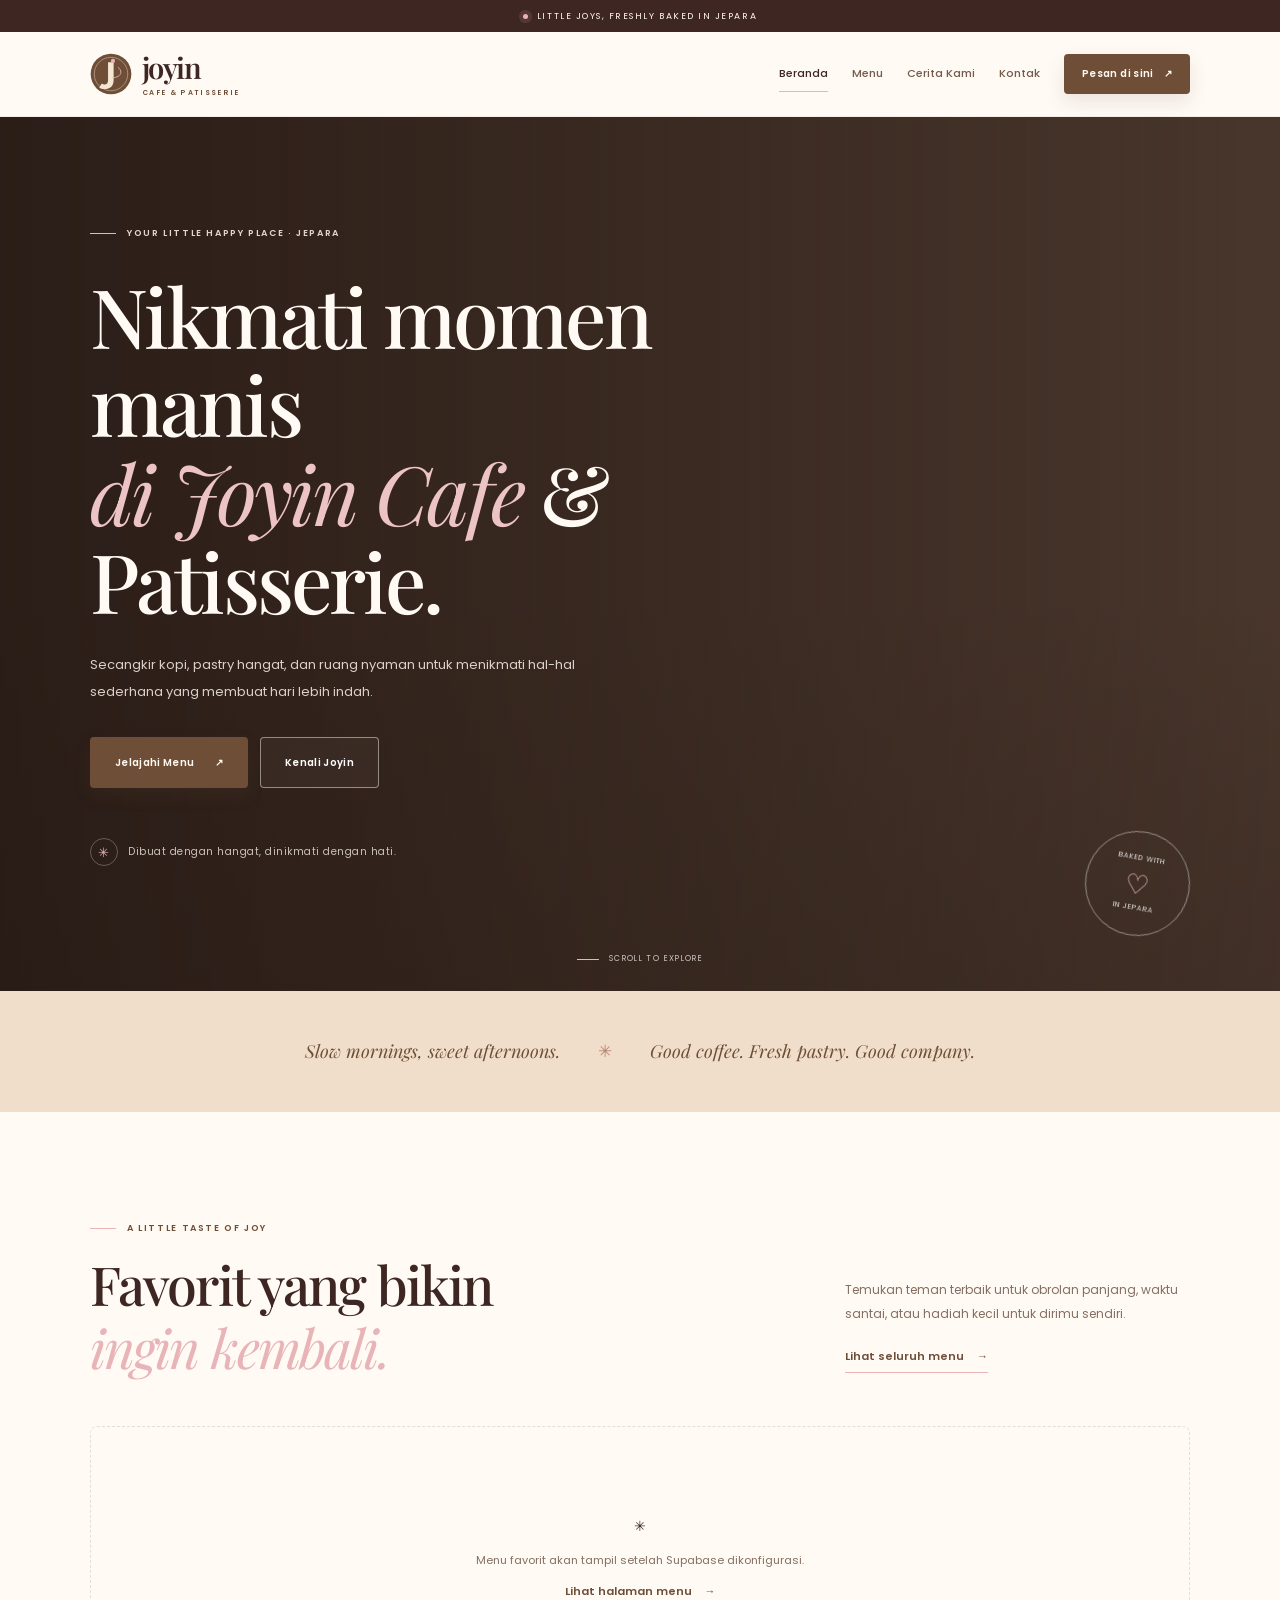
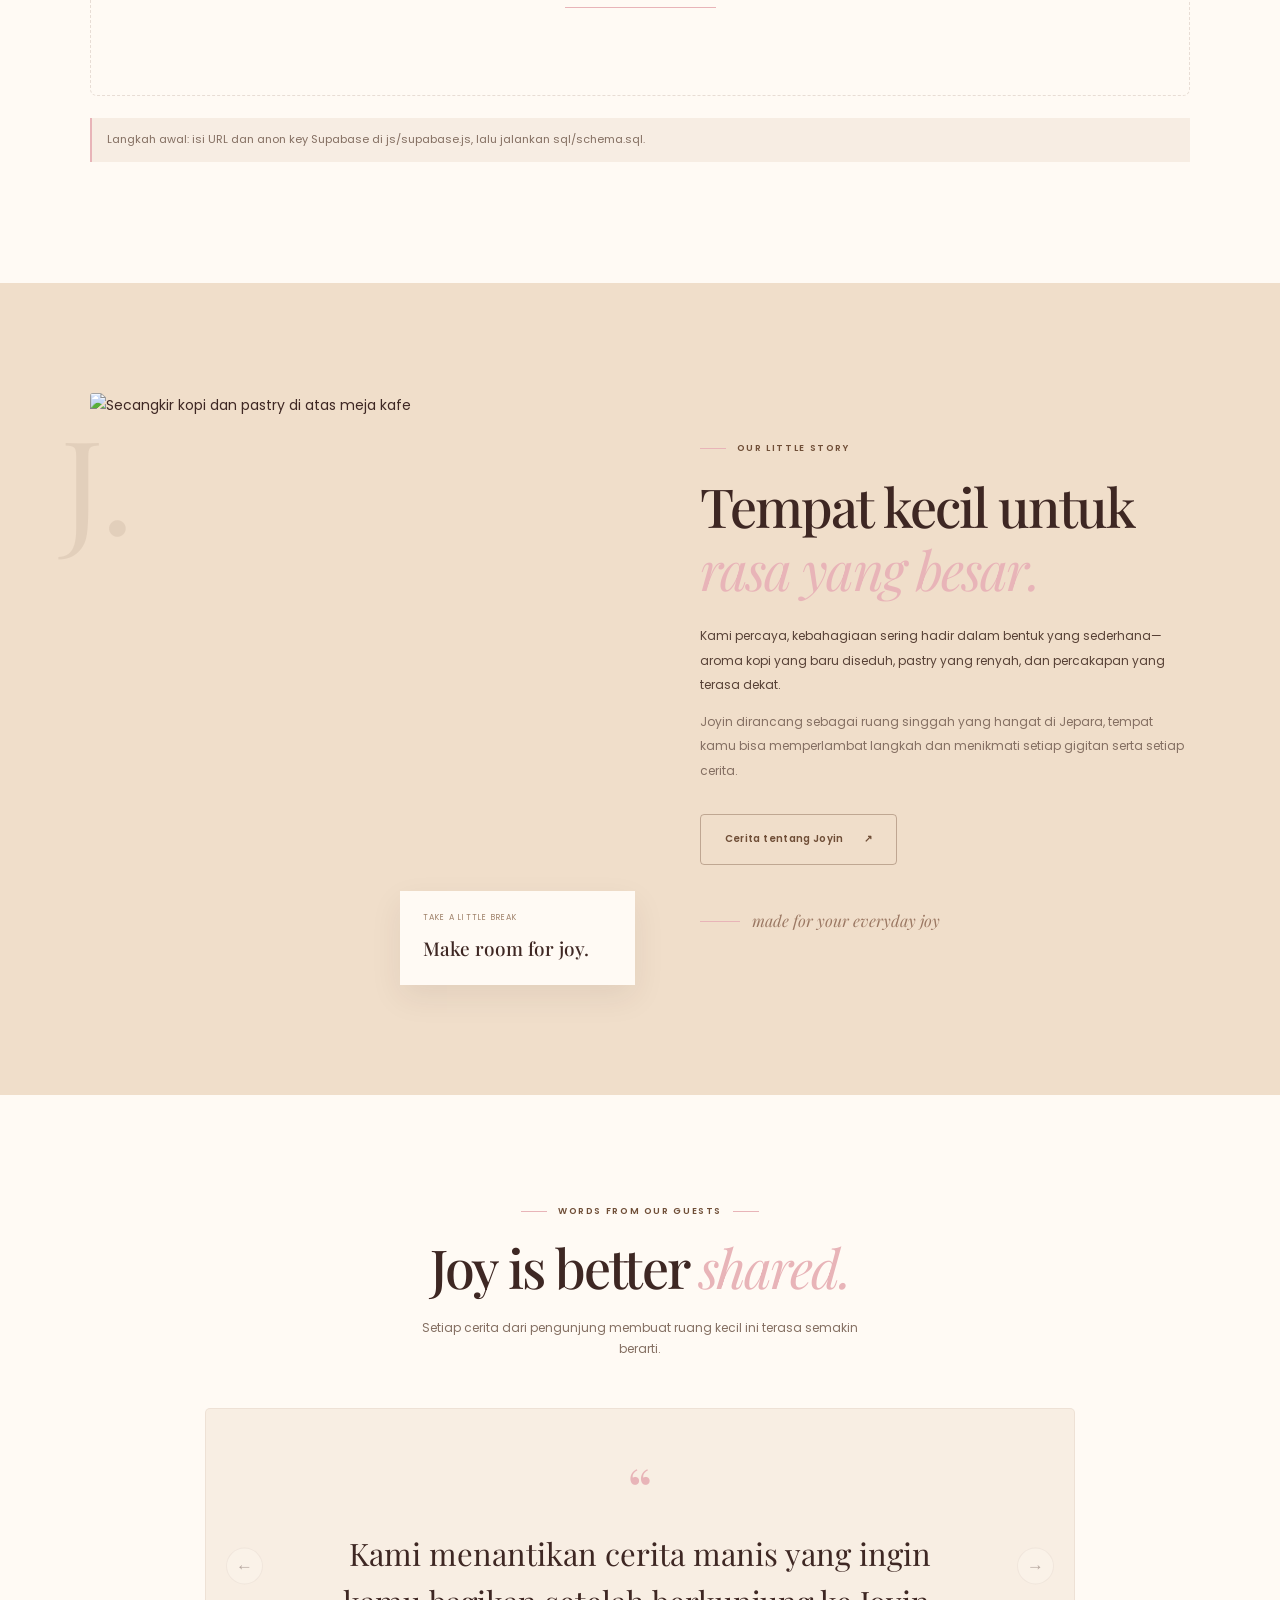
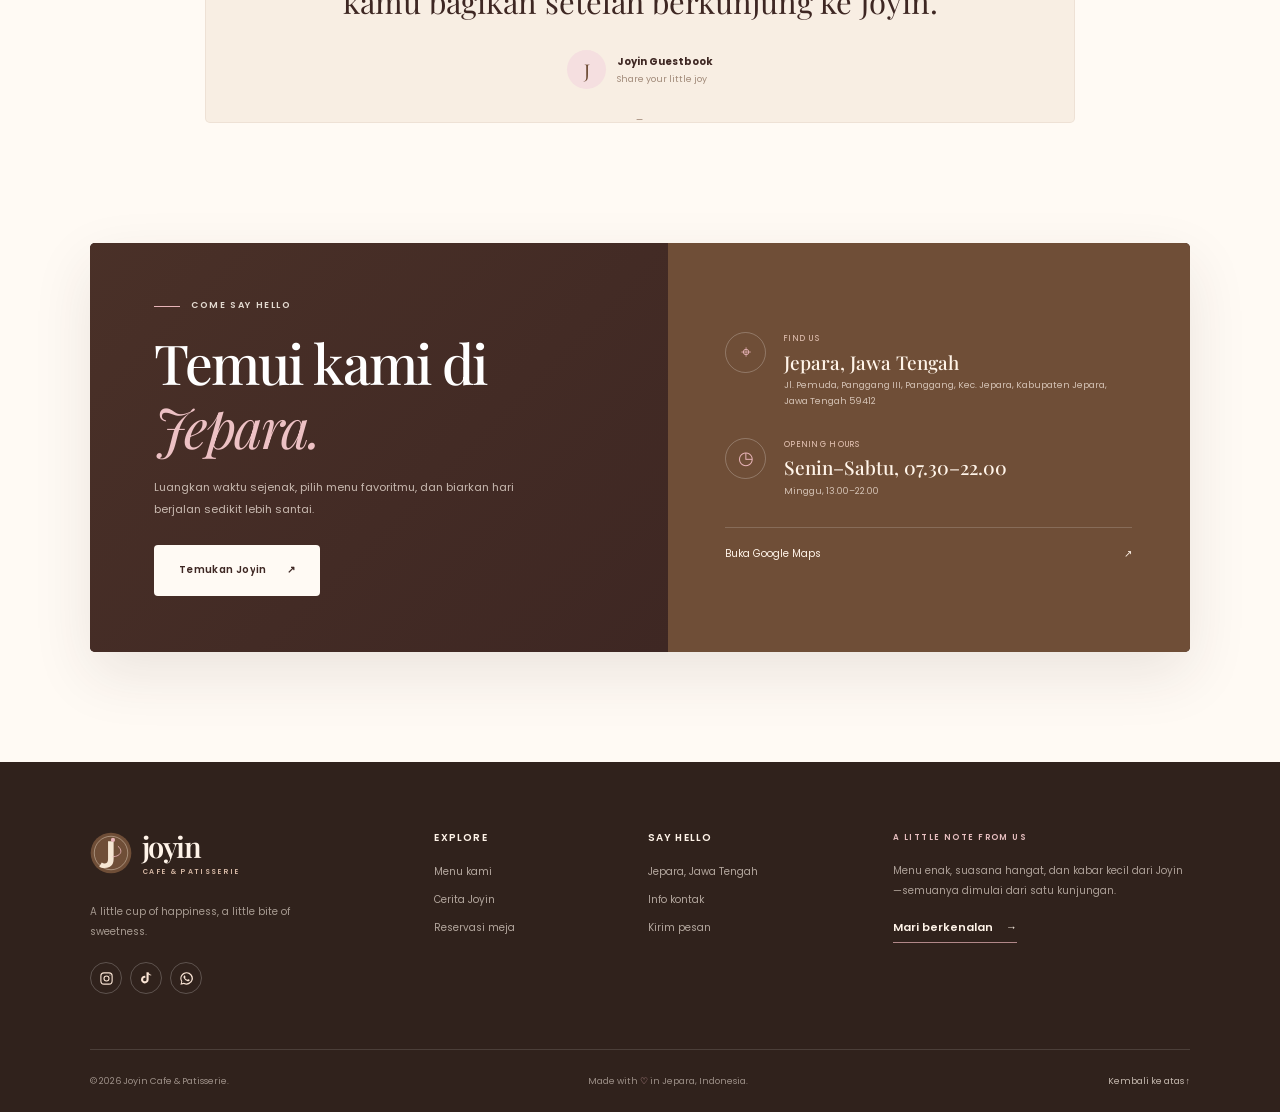
==== commit 5681c230: "call to action" ====
--- a/index.html
+++ b/index.html
@@ -30,13 +30,14 @@
         <img src="assets/logo/joyin-mark.svg" width="44" height="44" alt="">
         <span class="brand-text"><strong>joyin</strong><small>CAFE &amp; PATISSERIE</small></span>
       </a>
+      <a class="button button-small button-primary mobile-cta" href="contact.html#reservasi">Pesan di sini <span aria-hidden="true">↗</span></a>
       <button class="nav-toggle" type="button" aria-label="Buka menu navigasi" aria-expanded="false" aria-controls="primary-navigation"><span></span><span></span><span></span></button>
       <nav class="primary-nav" id="primary-navigation" aria-label="Navigasi utama">
         <a class="nav-link active" aria-current="page" href="index.html">Beranda</a>
         <a class="nav-link" href="menu.html">Menu</a>
         <a class="nav-link" href="about.html">Cerita Kami</a>
         <a class="nav-link" href="contact.html">Kontak</a>
-        <a class="button button-small nav-cta" href="contact.html#reservasi">Reservasi <span aria-hidden="true">↗</span></a>
+        <a class="button button-small nav-cta" href="contact.html#reservasi">Pesan di sini <span aria-hidden="true">↗</span></a>
       </nav>
     </div>
   </header>
--- a/css/style.css
+++ b/css/style.css
@@ -3,7 +3,10 @@
 *{box-sizing:border-box}html{scroll-behavior:smooth;scroll-padding-top:115px}body{margin:0;background:var(--cream-light);color:var(--brown-dark);font-family:var(--font-body);font-size:14px;line-height:1.8;-webkit-font-smoothing:antialiased}body.nav-open{overflow:hidden}img{display:block;max-width:100%}a{color:inherit;text-decoration:none}button,input,textarea,select{font:inherit}button,a,input,textarea,select{-webkit-tap-highlight-color:transparent}button{color:inherit}.container{width:min(var(--container),calc(100% - 48px));margin-inline:auto}.section{position:relative}.section-pad{padding-block:110px}.section-pad-sm{padding-block:44px}.sr-only{position:absolute!important;width:1px;height:1px;padding:0;margin:-1px;overflow:hidden;clip:rect(0,0,0,0);white-space:nowrap;border:0}.skip-link{position:fixed;top:10px;left:10px;z-index:1000;padding:10px 16px;background:var(--brown-dark);color:white;border-radius:8px;transform:translateY(-160%)}.skip-link:focus{transform:translateY(0)}
 .announcement-bar{height:32px;display:flex;justify-content:center;align-items:center;gap:9px;background:var(--brown-dark);color:#fff6ec;font-size:9px;text-transform:uppercase;letter-spacing:.17em}.announcement-dot{width:5px;height:5px;border-radius:50%;background:var(--pink);box-shadow:0 0 0 4px rgba(232,180,184,.12)}
 .site-header{position:sticky;top:0;z-index:100;background:rgba(255,250,244,.94);backdrop-filter:blur(16px);border-bottom:1px solid rgba(111,78,55,.08);transition:box-shadow var(--transition)}.site-header.is-scrolled{box-shadow:0 8px 25px rgba(62,39,35,.07)}.nav-container{min-height:84px;display:flex;align-items:center;justify-content:space-between;gap:30px}.brand{display:inline-flex;align-items:center;gap:10px;flex-shrink:0}.brand img{width:42px;height:42px}.brand-text{display:flex;flex-direction:column;line-height:1}.brand-text strong{font-family:var(--font-heading);font-size:29px;font-weight:600;letter-spacing:-.055em;color:var(--brown-dark)}.brand-text small{font-size:7px;letter-spacing:.19em;font-weight:600;margin-top:7px;color:var(--brown);white-space:nowrap}.primary-nav{display:flex;align-items:center;gap:30px}.nav-link{position:relative;font-size:11px;font-weight:500;color:#745b4c;transition:color var(--transition)}.nav-link:after{position:absolute;content:"";left:0;right:100%;bottom:-8px;height:1px;background:var(--pink);transition:right var(--transition)}.nav-link:hover,.nav-link.active{color:var(--brown-dark)}.nav-link:hover:after,.nav-link.active:after{right:0}.nav-toggle{display:none;width:44px;height:44px;border:1px solid var(--border);border-radius:50%;background:transparent;align-items:center;justify-content:center;flex-direction:column;gap:5px;cursor:pointer}.nav-toggle span{display:block;width:17px;height:1.5px;background:var(--brown-dark);transition:transform var(--transition),opacity var(--transition)}.nav-toggle[aria-expanded=true] span:first-child{transform:translateY(6.5px) rotate(45deg)}.nav-toggle[aria-expanded=true] span:nth-child(2){opacity:0}.nav-toggle[aria-expanded=true] span:last-child{transform:translateY(-6.5px) rotate(-45deg)}
-.button{min-height:51px;display:inline-flex;align-items:center;justify-content:center;gap:20px;padding:0 24px;border:1px solid transparent;border-radius:4px;font-size:10px;font-weight:600;letter-spacing:.035em;cursor:pointer;transition:transform var(--transition),background var(--transition),border-color var(--transition),box-shadow var(--transition);text-align:center}.button:hover{transform:translateY(-2px)}.button:focus-visible,.icon-button:focus-visible,.nav-toggle:focus-visible,.filter-chip:focus-visible,.text-link:focus-visible,.nav-link:focus-visible{outline:3px solid rgba(232,180,184,.8);outline-offset:4px}.button-small{min-height:40px;padding:0 17px;gap:10px;font-size:10px}.button-primary{background:var(--brown);color:#fff9f2;box-shadow:0 8px 18px rgba(111,78,55,.13)}.button-primary:hover{background:#513827;box-shadow:0 12px 23px rgba(111,78,55,.2)}.button-outline{background:transparent;color:var(--brown);border-color:rgba(111,78,55,.38)}.button-outline:hover{background:var(--brown);color:white}.button-ghost{border-color:rgba(255,255,255,.46);color:white;background:rgba(255,255,255,.04)}.button-ghost:hover{background:rgba(255,255,255,.14)}.button-light{background:var(--cream-light);color:var(--brown-dark)}.button-light:hover{background:white}.button-full{width:100%;justify-content:space-between}.button[disabled]{opacity:.6;cursor:not-allowed;transform:none}
+.button.mobile-cta{display:none}
+.button{min-height:51px;display:inline-flex;align-items:center;justify-content:center;gap:20px;padding:0 24px;border:1px solid transparent;border-radius:4px;font-size:10px;font-weight:600;letter-spacing:.035em;cursor:pointer;transition:transform var(--transition),background var(--transition),border-color var(--transition),box-shadow var(--transition);text-align:center}.button:hover{transform:translateY(-2px)}.button:focus-visible,.icon-button:focus-visible,.nav-toggle:focus-visible,.filter-chip:focus-visible,.text-link:focus-visible,.nav-link:focus-visible{outline:3px solid rgba(232,180,184,.8);outline-offset:4px}.button-small{min-height:40px;padding:0 17px;gap:10px;font-size:10px}.button-primary{background:var(--brown);color:#fff9f2;box-shadow:0 8px 18px rgba(111,78,55,.13)}.button-primary:hover{background:#513827;box-shadow:0 12px 23px rgba(111,78,55,.2)}
+.nav-cta{background:var(--brown);color:#fff9f2;border-color:transparent;box-shadow:0 8px 18px rgba(111,78,55,.13)}
+.nav-cta:hover{background:#513827;box-shadow:0 12px 23px rgba(111,78,55,.2)}.button-outline{background:transparent;color:var(--brown);border-color:rgba(111,78,55,.38)}.button-outline:hover{background:var(--brown);color:white}.button-ghost{border-color:rgba(255,255,255,.46);color:white;background:rgba(255,255,255,.04)}.button-ghost:hover{background:rgba(255,255,255,.14)}.button-light{background:var(--cream-light);color:var(--brown-dark)}.button-light:hover{background:white}.button-full{width:100%;justify-content:space-between}.button[disabled]{opacity:.6;cursor:not-allowed;transform:none}
 .eyebrow{display:flex;align-items:center;gap:11px;font-size:9px;letter-spacing:.18em;font-weight:600;text-transform:uppercase;color:var(--brown);line-height:1.5}.eyebrow-line{display:inline-block;width:26px;height:1px;background:var(--pink);flex:0 0 26px}.eyebrow-light{color:rgba(255,248,239,.85)}.eyebrow-light .eyebrow-line{background:var(--pink)}h1,h2,h3,p{margin-top:0}h1,h2,h3{font-family:var(--font-heading);font-weight:500;line-height:1.16;letter-spacing:-.035em}h1 em,h2 em,h3 em,.hero-content em,.page-hero em{font-weight:400;color:var(--pink);font-family:var(--font-heading)}h2{font-size:clamp(36px,4.2vw,58px);margin-bottom:21px}p{color:var(--muted)}.body-large{font-size:16px;line-height:1.95;color:#574136}.text-link{display:inline-flex;align-items:center;gap:13px;font-size:11px;font-weight:600;color:var(--brown);padding-bottom:5px;border-bottom:1px solid var(--pink);transition:gap var(--transition),color var(--transition)}.text-link:hover{gap:19px;color:var(--brown-dark)}.text-link-light{color:#fff4e9;border-color:rgba(232,180,184,.7)}
 .hero-section{min-height:min(760px,calc(100svh - 116px));position:relative;display:flex;align-items:center;overflow:hidden;background:#4c392e;color:white}.hero-backdrop,.hero-overlay{position:absolute;inset:0}.hero-backdrop{background-image:url('https://images.unsplash.com/photo-1554118811-1e0d58224f24?auto=format&fit=crop&w=2200&q=90');background-size:cover;background-position:center 52%;transform:scale(1.015);animation:hero-zoom 16s ease-in-out infinite alternate}.hero-overlay{background:linear-gradient(90deg,rgba(35,23,18,.82) 0%,rgba(44,30,24,.65) 43%,rgba(50,34,27,.15) 100%),linear-gradient(0deg,rgba(32,22,17,.22),transparent 45%)}.hero-content{position:relative;z-index:1;padding-block:110px 125px;animation:rise-in .9s both}.hero-content .eyebrow{margin-bottom:30px}.hero-content h1{max-width:760px;font-size:clamp(48px,7vw,89px);line-height:1.08;margin-bottom:26px;color:#fffaf4;font-weight:500}.hero-content h1 em{color:#edc4c6}.hero-description{max-width:520px;color:rgba(255,248,240,.82);font-size:13px;line-height:2.1;margin-bottom:32px}.hero-actions{display:flex;gap:12px;flex-wrap:wrap}.hero-note{display:flex;align-items:center;gap:10px;margin-top:50px;color:rgba(255,248,240,.75);font-size:10px;letter-spacing:.05em}.note-icon{display:grid;place-items:center;width:28px;height:28px;border:1px solid rgba(255,255,255,.28);border-radius:50%;color:var(--pink);font-size:13px}.hero-scroll{position:absolute;z-index:2;bottom:25px;left:50%;display:flex;align-items:center;gap:10px;transform:translateX(-50%);font-size:8px;letter-spacing:.17em;color:rgba(255,255,255,.72)}.hero-scroll span{display:block;width:22px;height:1px;background:var(--pink)}.hero-stamp{position:absolute;z-index:2;right:max(4.5%,calc((100vw - var(--container))/2));bottom:55px;width:105px;height:105px;border:1px solid rgba(255,255,255,.45);border-radius:50%;display:flex;align-items:center;justify-content:center;flex-direction:column;gap:1px;transform:rotate(10deg);color:rgba(255,255,255,.85);font-size:7px;letter-spacing:.15em}.hero-stamp strong{font-family:var(--font-heading);font-size:27px;color:var(--pink);font-weight:400;line-height:1.3}@keyframes hero-zoom{from{transform:scale(1.015)}to{transform:scale(1.07)}}@keyframes rise-in{from{opacity:0;transform:translateY(18px)}to{opacity:1;transform:translateY(0)}}
 .intro-strip{background:#f0deca}.intro-strip-inner{display:flex;align-items:center;justify-content:center;gap:38px}.intro-strip p{font-family:var(--font-heading);font-style:italic;color:var(--brown);font-size:18px;margin:0}.strip-star{color:#b78370;font-size:17px}
--- a/css/responsive.css
+++ b/css/responsive.css
@@ -3,3 +3,4 @@
 @media(max-width:1024px){.container{width:min(var(--container),calc(100% - 42px))}.section-pad{padding-block:85px}.nav-container{min-height:76px}.primary-nav{gap:18px}.nav-link{font-size:10px}.brand-text strong{font-size:27px}.hero-section{min-height:630px}.hero-content{padding-block:90px 105px}.hero-content h1{font-size:clamp(52px,7.6vw,76px)}.hero-stamp{width:88px;height:88px;right:25px;bottom:47px}.section-heading-split{gap:30px}.product-grid{gap:19px}.product-content{padding:18px}.product-title{font-size:21px}.story-grid{gap:48px}.story-image{height:480px}.visit-card{grid-template-columns:1fr 1fr}.footer-main{grid-template-columns:1.2fr .75fr .9fr;gap:35px}.footer-newsletter{grid-column:1/-1;max-width:450px}.about-story-grid{gap:55px}.about-story-visual img{height:440px}.contact-forms-grid{gap:45px}.menu-toolbar{align-items:flex-start;flex-direction:column}.search-box{width:100%;max-width:420px}.menu-product-grid{grid-template-columns:repeat(3,minmax(0,1fr))}}
 @media(max-width:768px){.container{width:calc(100% - 36px)}.section-pad{padding-block:68px}.section-pad-sm{padding-block:30px}.announcement-bar{font-size:8px;letter-spacing:.12em}.nav-container{min-height:72px}.nav-toggle{display:flex}.primary-nav{position:fixed;top:104px;left:0;right:0;display:flex;flex-direction:column;align-items:stretch;gap:0;padding:13px 22px 25px;background:rgba(255,250,244,.985);border-bottom:1px solid var(--border);box-shadow:0 22px 35px rgba(62,39,35,.13);transform:translateY(-8px);opacity:0;visibility:hidden;pointer-events:none;transition:opacity var(--transition),transform var(--transition),visibility var(--transition);max-height:calc(100svh - 104px);overflow:auto}.primary-nav.is-open{transform:translateY(0);opacity:1;visibility:visible;pointer-events:auto}.nav-link{font-size:12px;padding:13px 5px;border-bottom:1px solid rgba(111,78,55,.08)}.nav-link:after{display:none}.nav-cta{margin-top:17px;width:100%}.hero-section{min-height:680px;min-height:min(750px,calc(100svh - 104px));align-items:center}.hero-backdrop{background-position:58% center}.hero-overlay{background:linear-gradient(90deg,rgba(35,23,18,.79),rgba(44,30,24,.51)),linear-gradient(0deg,rgba(32,22,17,.28),transparent 55%)}.hero-content{padding-block:83px 110px}.hero-content .eyebrow{font-size:8px;margin-bottom:22px}.hero-content h1{font-size:clamp(44px,9vw,66px)}.hero-description{font-size:12px;max-width:450px}.hero-note{margin-top:33px}.hero-stamp{display:none}.hero-scroll{bottom:18px}.intro-strip-inner{gap:15px}.intro-strip p{font-size:15px;text-align:center}.strip-star{font-size:13px}.section-heading-split{align-items:flex-start;flex-direction:column;gap:22px}.section-heading{margin-bottom:35px}.section-heading h2{font-size:clamp(35px,7vw,49px)}.heading-side{max-width:480px}.heading-side p{margin-bottom:12px}.product-grid{grid-template-columns:repeat(2,minmax(0,1fr));gap:17px}.product-image-wrap{aspect-ratio:1.02/1}.product-content{padding:16px}.product-title{font-size:20px}.product-description{min-height:0}.story-grid{grid-template-columns:1fr;gap:30px}.story-image-wrap{max-width:560px;width:100%;margin:auto;padding-right:27px;padding-bottom:30px}.story-image{height:430px}.story-copy{padding-block:5px}.story-decoration{font-size:95px;left:-10px}.testimonial-shell{padding:45px 55px 30px}.testimonial-count{top:157px}.testimonial-controls{left:12px;right:12px}.visit-section{padding-top:0;padding-bottom:75px}.visit-card{grid-template-columns:1fr}.visit-copy{padding:40px 30px}.visit-copy h2{font-size:47px}.visit-details{padding:35px 30px;gap:24px}.footer-main{grid-template-columns:1fr 1fr;gap:36px 24px;padding-bottom:40px}.footer-brand-col{grid-column:1/-1}.footer-newsletter{grid-column:1/-1}.footer-bottom{align-items:flex-start;flex-direction:column;justify-content:center;gap:6px;padding-block:18px}.page-hero{min-height:400px}.page-hero-content{padding-block:55px}.page-hero h1{font-size:clamp(46px,9vw,67px)}.about-story-grid{grid-template-columns:1fr;gap:35px}.about-story-copy{order:1}.about-story-visual{order:0;max-width:580px;margin-inline:auto}.about-story-visual img{height:390px}.values-grid{grid-template-columns:1fr;gap:14px}.value-card{min-height:0;padding:27px}.value-icon{margin-bottom:18px}.vision-grid{grid-template-columns:1fr;gap:30px}.vision-content{padding-top:0}.gallery-grid{grid-template-columns:1fr 1fr;grid-template-rows:220px 190px 190px;gap:11px}.gallery-tall{grid-row:span 2}.gallery-wide{grid-column:1/-1}.closing-cta-inner{flex-wrap:wrap;justify-content:flex-start}.closing-cta-inner p{flex-basis:calc(100% - 70px)}.closing-cta-inner .button{margin-left:45px}.contact-info-grid{grid-template-columns:1fr;gap:13px}.contact-info-card{min-height:0;padding:26px}.contact-form-section{padding-block:70px}.contact-forms-grid{grid-template-columns:1fr;gap:35px}.form-intro{position:static}.form-image{max-width:450px;height:185px}.message-grid{grid-template-columns:1fr;gap:35px}.message-doodle{margin-top:15px}.map-section{padding-top:65px}.map-section-heading{align-items:flex-start;flex-direction:column;gap:17px}.map-section-heading>p{max-width:500px}.map-frame-wrap{height:330px}.menu-main-section{padding-top:62px}.menu-intro{align-items:flex-start;flex-direction:column;gap:17px}.menu-intro>p{max-width:520px}.menu-toolbar{gap:16px}.category-filter{gap:7px}.filter-chip{padding-inline:13px}.menu-product-grid{grid-template-columns:repeat(2,minmax(0,1fr));gap:18px}.menu-cta-inner{align-items:flex-start;flex-direction:column}.menu-cta-inner .button{width:100%}}
 @media(max-width:480px){.container{width:calc(100% - 30px)}.section-pad{padding-block:58px}.announcement-bar{height:29px;font-size:7px}.brand img{width:38px;height:38px}.brand-text strong{font-size:26px}.brand-text small{font-size:6px}.nav-container{min-height:67px}.primary-nav{top:96px;max-height:calc(100svh - 96px)}.hero-section{min-height:640px}.hero-content{padding-block:70px 95px}.hero-content .eyebrow{font-size:7px;letter-spacing:.13em;gap:7px}.hero-content h1{font-size:clamp(39px,10.6vw,51px);line-height:1.14}.hero-description{font-size:11px;line-height:2}.hero-actions{align-items:stretch;flex-direction:column;max-width:280px}.hero-actions .button{width:100%}.hero-note{font-size:9px;align-items:flex-start;max-width:250px}.intro-strip-inner{gap:9px}.intro-strip p{font-size:13px;line-height:1.4}.strip-star{font-size:11px}.section-heading h2{font-size:37px}.eyebrow{font-size:8px;letter-spacing:.13em}.product-grid{grid-template-columns:1fr;gap:17px}.featured-grid .product-card{display:grid;grid-template-columns:39% 1fr}.featured-grid .product-image-wrap{aspect-ratio:auto;min-height:210px}.featured-grid .product-content{padding:14px 13px}.featured-grid .product-meta{align-items:flex-start;flex-direction:column;gap:4px}.featured-grid .product-title{font-size:19px}.featured-grid .product-description{font-size:9px}.featured-grid .product-foot{margin-top:12px;padding-top:9px}.product-card:not(.featured-grid .product-card) .product-image-wrap{aspect-ratio:1.25/1}.product-content{padding:17px}.product-title{font-size:22px}.story-image{height:350px}.image-caption{width:190px;padding:14px 16px}.image-caption strong{font-size:16px}.story-copy .body-large{font-size:14px}.testimonial-shell{padding:35px 35px 27px;min-height:290px}.testimonial-quote{font-size:22px}.testimonial-controls{left:7px;right:7px}.icon-button{width:30px;height:30px}.testimonial-count{top:auto;bottom:14px}.testimonial-person{margin-bottom:20px}.visit-copy{padding:35px 23px}.visit-copy h2{font-size:43px}.visit-details{padding:30px 23px}.footer-main{grid-template-columns:1fr 1fr;gap:30px 18px}.footer-column h3{margin-bottom:14px}.footer-column a,.footer-column span{font-size:9px}.footer-bottom{font-size:8px}.page-hero{min-height:370px}.page-hero-content .eyebrow{font-size:7px}.page-hero h1{font-size:46px}.page-hero-content>p:not(.eyebrow){font-size:11px}.about-story-visual{padding-left:15px}.about-story-visual:before{right:15px}.about-story-visual img{height:320px}.about-photo-note{padding:12px 15px}.about-photo-note strong{font-size:14px}.value-card{padding:24px}.vision-intro h2{font-size:43px}.vision-item h3{font-size:21px}.gallery-grid{grid-template-rows:190px 160px 160px;gap:8px}.gallery-item figcaption{left:11px;bottom:10px;font-size:14px}.closing-cta-inner{gap:13px}.closing-cta-inner>span{font-size:25px}.closing-cta-inner p{font-size:21px;flex-basis:calc(100% - 45px)}.closing-cta-inner .button{margin-left:38px;width:calc(100% - 38px)}.contact-info-card{padding:23px}.contact-form-section{padding-block:58px}.form-intro h2,.message-intro h2{font-size:45px}.form-card,.message-form{padding:23px 18px}.form-card-heading h3{font-size:25px}.form-row{grid-template-columns:1fr;gap:0}.field input,.field select{height:45px}.map-frame-wrap{height:275px}.menu-intro h2{font-size:37px}.menu-toolbar{padding-block:16px}.category-filter{gap:6px}.filter-chip{font-size:8px;padding-inline:11px;min-height:33px}.search-box{max-width:none}.menu-product-grid{grid-template-columns:1fr}.menu-product-grid .product-image-wrap{aspect-ratio:1.35/1}.menu-bottom-note{padding:14px}.menu-cta-inner h2{font-size:36px}}
+@media(max-width:768px){.nav-container{gap:10px}.button.mobile-cta{display:inline-flex;flex-shrink:0;min-height:38px;padding-inline:12px;gap:6px;font-size:9px}}
